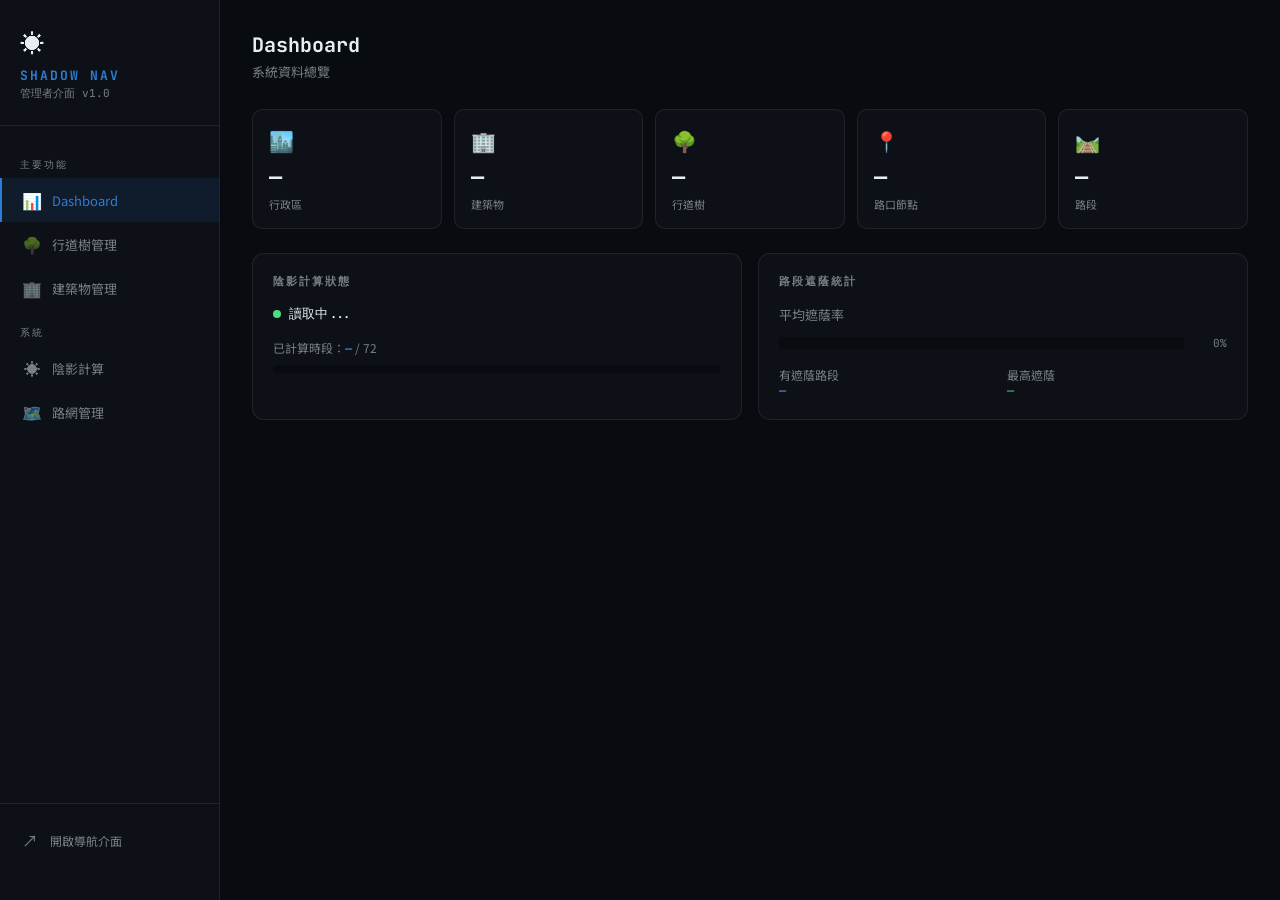
==== admin.html @ 9eca9ef5 "Add files via upload" ====
<!DOCTYPE html>
<html lang="zh-TW">
<head>
    <meta charset="UTF-8">
    <meta name="viewport" content="width=device-width, initial-scale=1.0">
    <title>陰影導航 — 管理者介面</title>
    <link href="https://fonts.googleapis.com/css2?family=JetBrains+Mono:wght@400;700&family=Noto+Sans+TC:wght@400;500;700&display=swap" rel="stylesheet">
    <style>
        :root {
            --bg: #080c10;
            --bg-card: #0d1117;
            --bg-hover: #161b22;
            --border: rgba(255,255,255,0.08);
            --accent: #2d7dd2;
            --accent2: #22c55e;
            --warn: #f59e0b;
            --danger: #ef4444;
            --text: #e6edf3;
            --text-dim: rgba(230,237,243,0.5);
            --mono: 'JetBrains Mono', monospace;
            --sans: 'Noto Sans TC', sans-serif;
        }

        * { margin: 0; padding: 0; box-sizing: border-box; }

        body {
            background: var(--bg);
            color: var(--text);
            font-family: var(--sans);
            min-height: 100vh;
            display: flex;
        }

        /* ── Sidebar ── */
        .sidebar {
            width: 220px;
            flex-shrink: 0;
            background: var(--bg-card);
            border-right: 1px solid var(--border);
            display: flex;
            flex-direction: column;
            padding: 24px 0;
            position: fixed;
            top: 0; left: 0; bottom: 0;
            z-index: 100;
        }

        .sidebar-logo {
            padding: 0 20px 24px;
            border-bottom: 1px solid var(--border);
            margin-bottom: 16px;
        }

        .sidebar-logo .logo-icon { font-size: 24px; }
        .sidebar-logo .logo-title {
            font-family: var(--mono);
            font-size: 13px;
            font-weight: 700;
            color: var(--accent);
            letter-spacing: 2px;
            text-transform: uppercase;
            margin-top: 8px;
        }
        .sidebar-logo .logo-sub {
            font-size: 11px;
            color: var(--text-dim);
            margin-top: 2px;
            font-family: var(--mono);
        }

        .nav-item {
            display: flex;
            align-items: center;
            gap: 10px;
            padding: 10px 20px;
            cursor: pointer;
            font-size: 13px;
            color: var(--text-dim);
            transition: all 0.15s;
            border-left: 2px solid transparent;
        }

        .nav-item:hover {
            background: var(--bg-hover);
            color: var(--text);
        }

        .nav-item.active {
            background: rgba(45,125,210,0.1);
            color: var(--accent);
            border-left-color: var(--accent);
        }

        .nav-icon { font-size: 16px; width: 20px; text-align: center; }

        .nav-section {
            font-size: 10px;
            font-family: var(--mono);
            color: var(--text-dim);
            letter-spacing: 2px;
            text-transform: uppercase;
            padding: 16px 20px 6px;
        }

        /* ── Main ── */
        .main {
            margin-left: 220px;
            flex: 1;
            padding: 32px;
            min-height: 100vh;
        }

        .page { display: none; }
        .page.active { display: block; }

        .page-title {
            font-family: var(--mono);
            font-size: 20px;
            font-weight: 700;
            margin-bottom: 4px;
        }

        .page-sub {
            font-size: 13px;
            color: var(--text-dim);
            margin-bottom: 28px;
        }

        /* ── Cards ── */
        .card {
            background: var(--bg-card);
            border: 1px solid var(--border);
            border-radius: 12px;
            padding: 20px;
        }

        .card-title {
            font-family: var(--mono);
            font-size: 11px;
            font-weight: 700;
            color: var(--text-dim);
            letter-spacing: 2px;
            text-transform: uppercase;
            margin-bottom: 16px;
        }

        /* ── Stats Grid ── */
        .stats-grid {
            display: grid;
            grid-template-columns: repeat(5, 1fr);
            gap: 12px;
            margin-bottom: 24px;
        }

        .stat-card {
            background: var(--bg-card);
            border: 1px solid var(--border);
            border-radius: 10px;
            padding: 16px;
            transition: border-color 0.2s;
        }

        .stat-card:hover { border-color: var(--accent); }

        .stat-icon { font-size: 20px; margin-bottom: 8px; }

        .stat-value {
            font-family: var(--mono);
            font-size: 22px;
            font-weight: 700;
            color: var(--text);
            margin-bottom: 4px;
        }

        .stat-label {
            font-size: 11px;
            color: var(--text-dim);
        }

        /* ── Table ── */
        .table-wrap {
            overflow-x: auto;
            border-radius: 10px;
            border: 1px solid var(--border);
        }

        table {
            width: 100%;
            border-collapse: collapse;
            font-size: 13px;
        }

        thead tr {
            background: var(--bg-hover);
        }

        th {
            padding: 10px 14px;
            text-align: left;
            font-family: var(--mono);
            font-size: 10px;
            font-weight: 700;
            color: var(--text-dim);
            letter-spacing: 1px;
            text-transform: uppercase;
            border-bottom: 1px solid var(--border);
        }

        td {
            padding: 10px 14px;
            border-bottom: 1px solid var(--border);
            color: var(--text);
        }

        tr:last-child td { border-bottom: none; }

        tr:hover td { background: var(--bg-hover); }

        /* ── Badges ── */
        .badge {
            display: inline-block;
            padding: 2px 8px;
            border-radius: 4px;
            font-size: 11px;
            font-family: var(--mono);
            font-weight: 700;
        }

        .badge-blue { background: rgba(45,125,210,0.2); color: #60a5fa; }
        .badge-green { background: rgba(34,197,94,0.2); color: #4ade80; }
        .badge-red { background: rgba(239,68,68,0.2); color: #f87171; }
        .badge-yellow { background: rgba(245,158,11,0.2); color: #fbbf24; }

        /* ── Buttons ── */
        .btn {
            display: inline-flex;
            align-items: center;
            gap: 6px;
            padding: 8px 16px;
            border-radius: 8px;
            border: none;
            font-size: 13px;
            font-family: var(--sans);
            cursor: pointer;
            transition: all 0.15s;
        }

        .btn-primary {
            background: var(--accent);
            color: white;
        }
        .btn-primary:hover { background: #2563eb; }

        .btn-success {
            background: rgba(34,197,94,0.15);
            color: #4ade80;
            border: 1px solid rgba(34,197,94,0.3);
        }
        .btn-success:hover { background: rgba(34,197,94,0.25); }

        .btn-danger {
            background: rgba(239,68,68,0.15);
            color: #f87171;
            border: 1px solid rgba(239,68,68,0.3);
        }
        .btn-danger:hover { background: rgba(239,68,68,0.25); }

        .btn-ghost {
            background: var(--bg-hover);
            color: var(--text-dim);
            border: 1px solid var(--border);
        }
        .btn-ghost:hover { color: var(--text); }

        /* ── Form ── */
        .form-grid {
            display: grid;
            grid-template-columns: repeat(2, 1fr);
            gap: 16px;
            margin-bottom: 20px;
        }

        .form-group { display: flex; flex-direction: column; gap: 6px; }

        label {
            font-size: 11px;
            font-family: var(--mono);
            color: var(--text-dim);
            letter-spacing: 1px;
            text-transform: uppercase;
        }

        input, select, textarea {
            background: var(--bg);
            border: 1px solid var(--border);
            border-radius: 8px;
            padding: 8px 12px;
            color: var(--text);
            font-size: 13px;
            font-family: var(--sans);
            outline: none;
            transition: border-color 0.15s;
        }

        input:focus, select:focus, textarea:focus {
            border-color: var(--accent);
        }

        select option { background: var(--bg-card); }

        /* ── Progress ── */
        .progress-wrap {
            background: var(--bg);
            border-radius: 4px;
            height: 8px;
            overflow: hidden;
            margin-top: 8px;
        }

        .progress-bar {
            height: 100%;
            border-radius: 4px;
            background: linear-gradient(90deg, var(--accent), #22c55e);
            transition: width 0.5s;
        }

        /* ── Log ── */
        .log-box {
            background: var(--bg);
            border: 1px solid var(--border);
            border-radius: 8px;
            padding: 16px;
            font-family: var(--mono);
            font-size: 12px;
            color: #4ade80;
            max-height: 300px;
            overflow-y: auto;
            line-height: 1.6;
        }

        /* ── Modal ── */
        .modal-overlay {
            display: none;
            position: fixed;
            inset: 0;
            background: rgba(0,0,0,0.7);
            backdrop-filter: blur(4px);
            z-index: 200;
            align-items: center;
            justify-content: center;
        }

        .modal-overlay.show { display: flex; }

        .modal {
            background: var(--bg-card);
            border: 1px solid var(--border);
            border-radius: 16px;
            padding: 28px;
            width: 480px;
            max-width: 90vw;
        }

        .modal-title {
            font-family: var(--mono);
            font-size: 16px;
            font-weight: 700;
            margin-bottom: 20px;
        }

        .modal-footer {
            display: flex;
            justify-content: flex-end;
            gap: 8px;
            margin-top: 20px;
        }

        /* ── Toolbar ── */
        .toolbar {
            display: flex;
            justify-content: space-between;
            align-items: center;
            margin-bottom: 16px;
            gap: 12px;
        }

        .search-box {
            display: flex;
            align-items: center;
            gap: 8px;
            background: var(--bg-card);
            border: 1px solid var(--border);
            border-radius: 8px;
            padding: 6px 12px;
            flex: 1;
            max-width: 300px;
        }

        .search-box input {
            background: none;
            border: none;
            padding: 0;
            font-size: 13px;
            flex: 1;
        }

        /* ── Connectivity ── */
        .connectivity-grid {
            display: grid;
            grid-template-columns: repeat(3, 1fr);
            gap: 12px;
            margin-bottom: 20px;
        }

        .connectivity-card {
            background: var(--bg);
            border: 1px solid var(--border);
            border-radius: 10px;
            padding: 16px;
            text-align: center;
        }

        .connectivity-number {
            font-family: var(--mono);
            font-size: 28px;
            font-weight: 700;
            margin-bottom: 4px;
        }

        /* ── Shade Bar ── */
        .shade-bar {
            display: flex;
            align-items: center;
            gap: 8px;
        }

        .shade-bar-track {
            flex: 1;
            height: 6px;
            background: var(--bg);
            border-radius: 3px;
            overflow: hidden;
        }

        .shade-bar-fill {
            height: 100%;
            border-radius: 3px;
        }

        .shade-text {
            font-family: var(--mono);
            font-size: 11px;
            color: var(--text-dim);
            width: 35px;
            text-align: right;
        }

        /* ── Responsive ── */
        @media (max-width: 1200px) {
            .stats-grid { grid-template-columns: repeat(3, 1fr); }
        }

        .divider {
            height: 1px;
            background: var(--border);
            margin: 20px 0;
        }

        .flex { display: flex; }
        .gap-8 { gap: 8px; }
        .gap-12 { gap: 12px; }
        .items-center { align-items: center; }
        .justify-between { justify-content: space-between; }
        .mb-16 { margin-bottom: 16px; }
        .mb-24 { margin-bottom: 24px; }
        .text-green { color: #4ade80; }
        .text-red { color: #f87171; }
        .text-yellow { color: #fbbf24; }
        .text-blue { color: #60a5fa; }
        .text-dim { color: var(--text-dim); }
        .mono { font-family: var(--mono); }
    </style>
</head>
<body>

<!-- Sidebar -->
<nav class="sidebar">
    <div class="sidebar-logo">
        <div class="logo-icon">☀️</div>
        <div class="logo-title">Shadow Nav</div>
        <div class="logo-sub">管理者介面 v1.0</div>
    </div>

    <div class="nav-section">主要功能</div>
    <div class="nav-item active" onclick="showPage('dashboard')">
        <span class="nav-icon">📊</span> Dashboard
    </div>
    <div class="nav-item" onclick="showPage('trees')">
        <span class="nav-icon">🌳</span> 行道樹管理
    </div>
    <div class="nav-item" onclick="showPage('buildings')">
        <span class="nav-icon">🏢</span> 建築物管理
    </div>

    <div class="nav-section">系統</div>
    <div class="nav-item" onclick="showPage('shadows')">
        <span class="nav-icon">☀️</span> 陰影計算
    </div>
    <div class="nav-item" onclick="showPage('network')">
        <span class="nav-icon">🗺️</span> 路網管理
    </div>

    <div style="margin-top: auto; padding: 16px 20px; border-top: 1px solid var(--border);">
        <a href="http://localhost:8080" target="_blank" style="text-decoration:none;">
            <div class="nav-item" style="padding: 8px 0; border-left: none;">
                <span class="nav-icon">↗️</span>
                <span style="font-size:12px;">開啟導航介面</span>
            </div>
        </a>
    </div>
</nav>

<!-- Main -->
<main class="main">

    <!-- ── Dashboard ── -->
    <div id="page-dashboard" class="page active">
        <div class="page-title">Dashboard</div>
        <div class="page-sub">系統資料總覽</div>

        <div class="stats-grid" id="statsGrid">
            <div class="stat-card">
                <div class="stat-icon">🏙️</div>
                <div class="stat-value" id="stat-regions">—</div>
                <div class="stat-label">行政區</div>
            </div>
            <div class="stat-card">
                <div class="stat-icon">🏢</div>
                <div class="stat-value" id="stat-buildings">—</div>
                <div class="stat-label">建築物</div>
            </div>
            <div class="stat-card">
                <div class="stat-icon">🌳</div>
                <div class="stat-value" id="stat-trees">—</div>
                <div class="stat-label">行道樹</div>
            </div>
            <div class="stat-card">
                <div class="stat-icon">📍</div>
                <div class="stat-value" id="stat-nodes">—</div>
                <div class="stat-label">路口節點</div>
            </div>
            <div class="stat-card">
                <div class="stat-icon">🛤️</div>
                <div class="stat-value" id="stat-edges">—</div>
                <div class="stat-label">路段</div>
            </div>
        </div>

        <div style="display:grid; grid-template-columns: 1fr 1fr; gap: 16px;">
            <div class="card">
                <div class="card-title">陰影計算狀態</div>
                <div id="shadowStatus">
                    <div class="flex items-center gap-8 mb-16">
                        <span id="shadowDot" style="width:8px;height:8px;border-radius:50%;background:#4ade80;"></span>
                        <span id="shadowStatusText" class="mono" style="font-size:13px;">讀取中...</span>
                    </div>
                    <div style="font-size:12px; color:var(--text-dim); margin-bottom:8px;">
                        已計算時段：<span class="mono text-blue" id="shadowCount">—</span> / 72
                    </div>
                    <div class="progress-wrap">
                        <div class="progress-bar" id="shadowProgress" style="width:0%"></div>
                    </div>
                </div>
            </div>

            <div class="card">
                <div class="card-title">路段遮蔭統計</div>
                <div style="font-size:13px; color:var(--text-dim); margin-bottom:12px;">平均遮蔭率</div>
                <div class="shade-bar mb-16">
                    <div class="shade-bar-track" style="height:12px;">
                        <div class="shade-bar-fill" id="avgShadeBar"
                             style="width:0%; background:linear-gradient(90deg,#8b1a1a,#2d7dd2)">
                        </div>
                    </div>
                    <div class="shade-text" id="avgShadeText">0%</div>
                </div>
                <div style="display:grid; grid-template-columns:1fr 1fr; gap:8px; font-size:12px;">
                    <div>
                        <div class="text-dim">有遮蔭路段</div>
                        <div class="mono text-blue" id="shadedEdges">—</div>
                    </div>
                    <div>
                        <div class="text-dim">最高遮蔭</div>
                        <div class="mono text-green" id="maxShade">—</div>
                    </div>
                </div>
            </div>
        </div>
    </div>

    <!-- ── Trees ── -->
    <div id="page-trees" class="page">
        <div class="page-title">行道樹管理</div>
        <div class="page-sub">新增、編輯、刪除行道樹資料</div>

        <div class="toolbar">
            <div class="search-box">
                <span>🔍</span>
                <input type="text" placeholder="搜尋樹木 ID 或行政區..." id="treeSearch" oninput="searchTrees()">
            </div>
            <div class="flex gap-8">
                <select id="treeDistFilter" onchange="loadTrees()" style="font-size:13px;">
                    <option value="">全部行政區</option>
                    <option>中正區</option><option>大同區</option><option>中山區</option>
                    <option>松山區</option><option>大安區</option><option>萬華區</option>
                    <option>信義區</option><option>士林區</option><option>北投區</option>
                    <option>內湖區</option><option>南港區</option><option>文山區</option>
                </select>
                <button class="btn btn-primary" onclick="showAddTree()">＋ 新增樹木</button>
            </div>
        </div>

        <div class="table-wrap">
            <table>
                <thead>
                    <tr>
                        <th>樹木 ID</th>
                        <th>行政區</th>
                        <th>緯度</th>
                        <th>經度</th>
                        <th>樹高 (m)</th>
                        <th>樹冠半徑 (m)</th>
                        <th>安全島</th>
                        <th>操作</th>
                    </tr>
                </thead>
                <tbody id="treeTableBody">
                    <tr><td colspan="8" style="text-align:center;color:var(--text-dim);padding:40px;">讀取中...</td></tr>
                </tbody>
            </table>
        </div>

        <div class="flex items-center justify-between" style="margin-top:12px;">
            <div style="font-size:12px; color:var(--text-dim);" id="treePagination">—</div>
            <div class="flex gap-8">
                <button class="btn btn-ghost" onclick="prevPage('tree')">← 上一頁</button>
                <button class="btn btn-ghost" onclick="nextPage('tree')">下一頁 →</button>
            </div>
        </div>
    </div>

    <!-- ── Buildings ── -->
    <div id="page-buildings" class="page">
        <div class="page-title">建築物管理</div>
        <div class="page-sub">新增、編輯、刪除建築物資料</div>

        <div class="toolbar">
            <div class="search-box">
                <span>🔍</span>
                <input type="text" placeholder="搜尋建築物 ID..." id="buildingSearch" oninput="searchBuildings()">
            </div>
            <div class="flex gap-8">
                <select id="buildingDistFilter" onchange="loadBuildings()" style="font-size:13px;">
                    <option value="">全部行政區</option>
                    <option>中正區</option><option>大同區</option><option>中山區</option>
                    <option>松山區</option><option>大安區</option><option>萬華區</option>
                    <option>信義區</option><option>士林區</option><option>北投區</option>
                    <option>內湖區</option><option>南港區</option><option>文山區</option>
                </select>
                <button class="btn btn-primary" onclick="showAddBuilding()">＋ 新增建築物</button>
            </div>
        </div>

        <div class="table-wrap">
            <table>
                <thead>
                    <tr>
                        <th>建築物 ID</th>
                        <th>行政區</th>
                        <th>高度 (m)</th>
                        <th>狀態</th>
                        <th>操作</th>
                    </tr>
                </thead>
                <tbody id="buildingTableBody">
                    <tr><td colspan="5" style="text-align:center;color:var(--text-dim);padding:40px;">讀取中...</td></tr>
                </tbody>
            </table>
        </div>

        <div class="flex items-center justify-between" style="margin-top:12px;">
            <div style="font-size:12px; color:var(--text-dim);" id="buildingPagination">—</div>
            <div class="flex gap-8">
                <button class="btn btn-ghost" onclick="prevPage('building')">← 上一頁</button>
                <button class="btn btn-ghost" onclick="nextPage('building')">下一頁 →</button>
            </div>
        </div>
    </div>

    <!-- ── Shadows ── -->
    <div id="page-shadows" class="page">
        <div class="page-title">陰影計算</div>
        <div class="page-sub">觸發陰影計算、查看進度</div>

        <div style="display:grid; grid-template-columns: 1fr 1fr; gap:16px; margin-bottom:20px;">
            <div class="card">
                <div class="card-title">計算設定</div>
                <div class="form-group mb-16">
                    <label>計算模式</label>
                    <select id="shadowMode">
                        <option value="full">完整計算（8節氣 × 9小時 = 72時段）</option>
                        <option value="today">今日計算（9-17時）</option>
                        <option value="single">單一節氣</option>
                    </select>
                </div>
                <div class="form-group mb-16" id="singleDateGroup" style="display:none;">
                    <label>選擇節氣</label>
                    <select id="singleTerm">
                        <option value="2026-03-20">春分（03-20）</option>
                        <option value="2026-04-05">清明（04-05）</option>
                        <option value="2026-04-20">穀雨（04-20）</option>
                        <option value="2026-06-21">夏至（06-21）</option>
                        <option value="2026-07-23">大暑（07-23）</option>
                        <option value="2026-09-23">秋分（09-23）</option>
                        <option value="2026-10-23">霜降（10-23）</option>
                        <option value="2026-12-22">冬至（12-22）</option>
                    </select>
                </div>
                <button class="btn btn-success" onclick="triggerShadowCalc()" style="width:100%;">
                    ▶ 開始計算陰影
                </button>
                <div style="font-size:11px; color:var(--text-dim); margin-top:8px;">
                    ⚠️ 完整計算需要 15-30 分鐘
                </div>
            </div>

            <div class="card">
                <div class="card-title">計算進度</div>
                <div class="flex items-center gap-8 mb-16">
                    <div id="calcStatusDot" style="width:8px;height:8px;border-radius:50%;background:#4ade80;"></div>
                    <span id="calcStatusText" class="mono" style="font-size:13px;">閒置</span>
                </div>
                <div style="font-size:12px; color:var(--text-dim); margin-bottom:6px;">
                    進度：<span class="mono" id="calcProgress">0 / 72</span>
                </div>
                <div class="progress-wrap mb-16">
                    <div class="progress-bar" id="calcProgressBar" style="width:0%"></div>
                </div>
                <div style="font-size:12px; color:var(--text-dim);">
                    已儲存陰影：<span class="mono text-blue" id="savedShadows">—</span> 個時段
                </div>
            </div>
        </div>

        <div class="card">
            <div class="card-title">執行記錄</div>
            <div class="log-box" id="shadowLog">
                $ 等待執行...
            </div>
        </div>

        <div class="divider"></div>

        <div class="card">
            <div class="card-title">節氣陰影狀態</div>
            <div id="termStatus" style="display:grid; grid-template-columns: repeat(4,1fr); gap:8px;">
            </div>
        </div>
    </div>

    <!-- ── Network ── -->
    <div id="page-network" class="page">
        <div class="page-title">路網管理</div>
        <div class="page-sub">檢查路網連通性、查看節點和路段統計</div>

        <div class="connectivity-grid">
            <div class="connectivity-card">
                <div class="connectivity-number text-blue" id="net-nodes">—</div>
                <div style="font-size:12px; color:var(--text-dim);">路口節點</div>
            </div>
            <div class="connectivity-card">
                <div class="connectivity-number text-green" id="net-edges">—</div>
                <div style="font-size:12px; color:var(--text-dim);">路段數</div>
            </div>
            <div class="connectivity-card">
                <div class="connectivity-number" id="net-components" style="color:#fbbf24;">—</div>
                <div style="font-size:12px; color:var(--text-dim);">連通元件數</div>
            </div>
        </div>

        <div style="display:grid; grid-template-columns:1fr 1fr; gap:16px; margin-bottom:20px;">
            <div class="card">
                <div class="card-title">連通性檢查</div>
                <div style="font-size:13px; color:var(--text-dim); margin-bottom:16px;">
                    檢查路網是否完整連通（理想狀況：1 個連通元件）
                </div>
                <button class="btn btn-primary" onclick="checkConnectivity()" style="width:100%;">
                    🔍 執行連通性檢查
                </button>
                <div id="connectivityResult" style="margin-top:12px; font-size:13px;"></div>
            </div>

            <div class="card">
                <div class="card-title">路段遮蔭分布</div>
                <div id="shadeDistribution" style="font-size:13px; color:var(--text-dim);">
                    讀取中...
                </div>
            </div>
        </div>

        <div class="card">
            <div class="card-title">行政區路網統計</div>
            <div class="table-wrap">
                <table>
                    <thead>
                        <tr>
                            <th>行政區</th>
                            <th>節點數</th>
                            <th>路段數</th>
                            <th>平均遮蔭率</th>
                        </tr>
                    </thead>
                    <tbody id="districtNetworkBody">
                        <tr><td colspan="4" style="text-align:center;color:var(--text-dim);padding:40px;">讀取中...</td></tr>
                    </tbody>
                </table>
            </div>
        </div>
    </div>

</main>

<!-- ── Modal: 新增樹木 ── -->
<div class="modal-overlay" id="addTreeModal">
    <div class="modal">
        <div class="modal-title">🌳 新增樹木</div>
        <div class="form-grid">
            <div class="form-group">
                <label>樹木 ID</label>
                <input type="text" id="newTreeId" placeholder="例：TREE_99999">
            </div>
            <div class="form-group">
                <label>行政區</label>
                <select id="newTreeDist">
                    <option>中正區</option><option>大同區</option><option>中山區</option>
                    <option>松山區</option><option>大安區</option><option>萬華區</option>
                    <option>信義區</option><option>士林區</option><option>北投區</option>
                    <option>內湖區</option><option>南港區</option><option>文山區</option>
                </select>
            </div>
            <div class="form-group">
                <label>緯度</label>
                <input type="number" id="newTreeLat" placeholder="25.0330" step="0.0001">
            </div>
            <div class="form-group">
                <label>經度</label>
                <input type="number" id="newTreeLng" placeholder="121.5654" step="0.0001">
            </div>
            <div class="form-group">
                <label>樹高 (公尺)</label>
                <input type="number" id="newTreeHeight" placeholder="8.0" step="0.1" min="0">
            </div>
            <div class="form-group">
                <label>安全島</label>
                <select id="newTreeIsland">
                    <option value="false">否</option>
                    <option value="true">是</option>
                </select>
            </div>
        </div>
        <div class="modal-footer">
            <button class="btn btn-ghost" onclick="closeModal('addTreeModal')">取消</button>
            <button class="btn btn-primary" onclick="addTree()">新增</button>
        </div>
    </div>
</div>

<!-- ── Modal: 新增建築物 ── -->
<div class="modal-overlay" id="addBuildingModal">
    <div class="modal">
        <div class="modal-title">🏢 新增建築物</div>
        <div class="form-grid">
            <div class="form-group">
                <label>建築物 ID</label>
                <input type="text" id="newBuildingId" placeholder="例：OSM_999999">
            </div>
            <div class="form-group">
                <label>行政區</label>
                <select id="newBuildingDist">
                    <option>中正區</option><option>大同區</option><option>中山區</option>
                    <option>松山區</option><option>大安區</option><option>萬華區</option>
                    <option>信義區</option><option>士林區</option><option>北投區</option>
                    <option>內湖區</option><option>南港區</option><option>文山區</option>
                </select>
            </div>
            <div class="form-group" style="grid-column: 1/-1;">
                <label>建築物輪廓（WKT 格式）</label>
                <textarea id="newBuildingWkt" rows="3"
                    placeholder="POLYGON((121.54 25.03, 121.541 25.03, 121.541 25.031, 121.54 25.031, 121.54 25.03))"></textarea>
            </div>
            <div class="form-group">
                <label>建築高度 (公尺)</label>
                <input type="number" id="newBuildingHeight" placeholder="30.0" step="0.5" min="0">
            </div>
        </div>
        <div class="modal-footer">
            <button class="btn btn-ghost" onclick="closeModal('addBuildingModal')">取消</button>
            <button class="btn btn-primary" onclick="addBuilding()">新增</button>
        </div>
    </div>
</div>

<script>
const API = 'http://localhost:5000';
let treePage = 1, buildingPage = 1;
const PAGE_SIZE = 20;

// ── 頁面切換 ──
function showPage(name) {
    document.querySelectorAll('.page').forEach(p => p.classList.remove('active'));
    document.querySelectorAll('.nav-item').forEach(n => n.classList.remove('active'));
    document.getElementById(`page-${name}`).classList.add('active');
    event.currentTarget.classList.add('active');

    if (name === 'dashboard') loadDashboard();
    else if (name === 'trees') loadTrees();
    else if (name === 'buildings') loadBuildings();
    else if (name === 'shadows') loadShadowStatus();
    else if (name === 'network') loadNetwork();
}

// ── Dashboard ──
async function loadDashboard() {
    try {
        const res = await fetch(`${API}/api/stats`);
        const data = await res.json();
        const d = data.data;
        document.getElementById('stat-regions').textContent = d.regions?.toLocaleString() || '—';
        document.getElementById('stat-buildings').textContent = d.buildings?.toLocaleString() || '—';
        document.getElementById('stat-trees').textContent = d.trees?.toLocaleString() || '—';
        document.getElementById('stat-nodes').textContent = d.nodes?.toLocaleString() || '—';
        document.getElementById('stat-edges').textContent = d.edges?.toLocaleString() || '—';
    } catch (e) {
        console.error(e);
    }

    try {
        const res = await fetch(`${API}/api/admin/shade-stats`);
        const data = await res.json();
        if (data.status === 'success') {
            const s = data.data;
            const pct = Math.round((s.avg_shade || 0) * 100);
            document.getElementById('avgShadeBar').style.width = pct + '%';
            document.getElementById('avgShadeText').textContent = pct + '%';
            document.getElementById('shadedEdges').textContent = (s.shaded_edges || 0).toLocaleString();
            document.getElementById('maxShade').textContent = Math.round((s.max_shade || 0) * 100) + '%';
            document.getElementById('shadowCount').textContent = s.shadow_count || 0;
            const prog = Math.round(((s.shadow_count || 0) / 72) * 100);
            document.getElementById('shadowProgress').style.width = prog + '%';
            document.getElementById('shadowStatusText').textContent = s.shadow_count > 0 ? `已計算 ${prog}%` : '尚未計算';
        }
    } catch {}
}

// ── Trees ──
async function loadTrees() {
    const dist = document.getElementById('treeDistFilter').value;
    const search = document.getElementById('treeSearch')?.value || '';
    const offset = (treePage - 1) * PAGE_SIZE;

    try {
        const params = new URLSearchParams({ limit: PAGE_SIZE, offset, dist, search });
        const res = await fetch(`${API}/api/admin/trees?${params}`);
        const data = await res.json();

        if (data.status !== 'success') return;
        const trees = data.data;
        const total = data.total;

        const tbody = document.getElementById('treeTableBody');
        if (!trees.length) {
            tbody.innerHTML = '<tr><td colspan="8" style="text-align:center;color:var(--text-dim);padding:40px;">沒有資料</td></tr>';
            return;
        }

        tbody.innerHTML = trees.map(t => `
            <tr>
                <td class="mono" style="font-size:12px;">${t.t_id}</td>
                <td><span class="badge badge-blue">${t.t_dist || '—'}</span></td>
                <td class="mono">${t.lat?.toFixed(5) || '—'}</td>
                <td class="mono">${t.lng?.toFixed(5) || '—'}</td>
                <td class="mono">${t.t_height?.toFixed(1) || '—'}</td>
                <td class="mono">${t.canopy_radius?.toFixed(2) || '—'}</td>
                <td>${t.traffic_island ? '<span class="badge badge-yellow">是</span>' : '<span class="badge badge-green">否</span>'}</td>
                <td>
                    <div class="flex gap-8">
                        <button class="btn btn-ghost" style="padding:4px 10px;font-size:11px;" onclick="editTree('${t.t_id}')">編輯</button>
                        <button class="btn btn-danger" style="padding:4px 10px;font-size:11px;" onclick="deleteTree('${t.t_id}')">刪除</button>
                    </div>
                </td>
            </tr>
        `).join('');

        document.getElementById('treePagination').textContent =
            `第 ${offset+1}-${Math.min(offset+PAGE_SIZE, total)} 筆，共 ${total.toLocaleString()} 筆`;

    } catch (e) {
        document.getElementById('treeTableBody').innerHTML =
            '<tr><td colspan="8" style="text-align:center;color:#f87171;padding:40px;">無法連線到後端</td></tr>';
    }
}

function searchTrees() {
    treePage = 1;
    loadTrees();
}

function prevPage(type) {
    if (type === 'tree' && treePage > 1) { treePage--; loadTrees(); }
    if (type === 'building' && buildingPage > 1) { buildingPage--; loadBuildings(); }
}

function nextPage(type) {
    if (type === 'tree') { treePage++; loadTrees(); }
    if (type === 'building') { buildingPage++; loadBuildings(); }
}

// ── Buildings ──
async function loadBuildings() {
    const dist = document.getElementById('buildingDistFilter').value;
    const search = document.getElementById('buildingSearch')?.value || '';
    const offset = (buildingPage - 1) * PAGE_SIZE;

    try {
        const params = new URLSearchParams({ limit: PAGE_SIZE, offset, dist, search });
        const res = await fetch(`${API}/api/admin/buildings?${params}`);
        const data = await res.json();

        if (data.status !== 'success') return;
        const buildings = data.data;
        const total = data.total;

        const tbody = document.getElementById('buildingTableBody');
        if (!buildings.length) {
            tbody.innerHTML = '<tr><td colspan="5" style="text-align:center;color:var(--text-dim);padding:40px;">沒有資料</td></tr>';
            return;
        }

        tbody.innerHTML = buildings.map(b => `
            <tr>
                <td class="mono" style="font-size:12px;">${b.b_id}</td>
                <td><span class="badge badge-blue">${b.b_dist || '未知'}</span></td>
                <td class="mono">${b.b_height?.toFixed(1) || '—'} m</td>
                <td><span class="badge badge-green">正常</span></td>
                <td>
                    <div class="flex gap-8">
                        <button class="btn btn-ghost" style="padding:4px 10px;font-size:11px;" onclick="editBuilding('${b.b_id}', ${b.b_height})">編輯</button>
                        <button class="btn btn-danger" style="padding:4px 10px;font-size:11px;" onclick="deleteBuilding('${b.b_id}')">刪除</button>
                    </div>
                </td>
            </tr>
        `).join('');

        document.getElementById('buildingPagination').textContent =
            `第 ${offset+1}-${Math.min(offset+PAGE_SIZE, total)} 筆，共 ${total.toLocaleString()} 筆`;

    } catch (e) {
        document.getElementById('buildingTableBody').innerHTML =
            '<tr><td colspan="5" style="text-align:center;color:#f87171;padding:40px;">無法連線到後端</td></tr>';
    }
}

function searchBuildings() {
    buildingPage = 1;
    loadBuildings();
}

// ── Shadow ──
function loadShadowStatus() {
    const terms = [
        ['春分','2026-03-20'],['清明','2026-04-05'],['穀雨','2026-04-20'],
        ['夏至','2026-06-21'],['大暑','2026-07-23'],['秋分','2026-09-23'],
        ['霜降','2026-10-23'],['冬至','2026-12-22']
    ];

    const container = document.getElementById('termStatus');
    container.innerHTML = terms.map(([name, date]) => `
        <div style="background:var(--bg);border:1px solid var(--border);border-radius:8px;padding:12px;text-align:center;">
            <div style="font-size:14px;margin-bottom:4px;">${name}</div>
            <div class="mono" style="font-size:11px;color:var(--text-dim);">${date}</div>
            <div class="badge badge-yellow" style="margin-top:8px;" id="term-${date}">未計算</div>
        </div>
    `).join('');

    fetch(`${API}/api/admin/shadow-status`).then(r => r.json()).then(data => {
        if (data.status === 'success') {
            document.getElementById('savedShadows').textContent = data.data.count;
            data.data.dates?.forEach(date => {
                const el = document.getElementById(`term-${date}`);
                if (el) {
                    el.className = 'badge badge-green';
                    el.textContent = '已計算';
                }
            });
        }
    }).catch(() => {});
}

function triggerShadowCalc() {
    const log = document.getElementById('shadowLog');
    log.textContent = '$ 開始執行陰影計算...\n$ 請在 CMD 執行：\n$ python compute_shadows.py\n\n$ 此頁面會自動更新進度...';
    document.getElementById('calcStatusText').textContent = '計算中...';
    document.getElementById('calcStatusDot').style.background = '#fbbf24';

    let count = 0;
    const interval = setInterval(async () => {
        try {
            const res = await fetch(`${API}/api/admin/shadow-status`);
            const data = await res.json();
            if (data.status === 'success') {
                count = data.data.count;
                const pct = Math.round((count / 72) * 100);
                document.getElementById('calcProgress').textContent = `${count} / 72`;
                document.getElementById('calcProgressBar').style.width = pct + '%';
                document.getElementById('savedShadows').textContent = count;
                log.textContent += `\n$ ${new Date().toLocaleTimeString()} 已完成 ${count}/72 個時段`;
                log.scrollTop = log.scrollHeight;

                if (count >= 72) {
                    clearInterval(interval);
                    document.getElementById('calcStatusText').textContent = '計算完成 ✅';
                    document.getElementById('calcStatusDot').style.background = '#4ade80';
                }
            }
        } catch {}
    }, 5000);
}

// ── Network ──
async function loadNetwork() {
    try {
        const res = await fetch(`${API}/api/stats`);
        const data = await res.json();
        document.getElementById('net-nodes').textContent = data.data.nodes?.toLocaleString() || '—';
        document.getElementById('net-edges').textContent = data.data.edges?.toLocaleString() || '—';
    } catch {}

    try {
        const res = await fetch(`${API}/api/admin/district-network`);
        const data = await res.json();
        if (data.status === 'success') {
            const tbody = document.getElementById('districtNetworkBody');
            tbody.innerHTML = data.data.map(d => {
                const shade = Math.round((d.avg_shade || 0) * 100);
                const color = shade > 50 ? '#2d7dd2' : shade > 25 ? '#f59e0b' : '#ef4444';
                return `
                    <tr>
                        <td>${d.dist}</td>
                        <td class="mono">${(d.node_count || 0).toLocaleString()}</td>
                        <td class="mono">${(d.edge_count || 0).toLocaleString()}</td>
                        <td>
                            <div class="shade-bar">
                                <div class="shade-bar-track">
                                    <div class="shade-bar-fill" style="width:${shade}%;background:${color};"></div>
                                </div>
                                <div class="shade-text">${shade}%</div>
                            </div>
                        </td>
                    </tr>
                `;
            }).join('');
        }
    } catch {}
}

async function checkConnectivity() {
    const btn = event.currentTarget;
    btn.textContent = '🔍 檢查中...';
    btn.disabled = true;

    try {
        const res = await fetch(`${API}/api/admin/connectivity`);
        const data = await res.json();
        const result = document.getElementById('connectivityResult');
        if (data.status === 'success') {
            const count = data.data.component_count;
            document.getElementById('net-components').textContent = count;
            if (count === 1) {
                result.innerHTML = '<span style="color:#4ade80;">✅ 路網完整連通！所有路口都可以到達。</span>';
            } else {
                result.innerHTML = `<span style="color:#f59e0b;">⚠️ 路網有 ${count} 個分離元件，可能有孤立路段。</span>`;
            }
        }
    } catch (e) {
        document.getElementById('connectivityResult').innerHTML =
            '<span style="color:#f87171;">❌ 無法執行檢查，請確認後端運作中。</span>';
    }

    btn.textContent = '🔍 執行連通性檢查';
    btn.disabled = false;
}

// ── CRUD ──
function showAddTree() { document.getElementById('addTreeModal').classList.add('show'); }
function showAddBuilding() { document.getElementById('addBuildingModal').classList.add('show'); }
function closeModal(id) { document.getElementById(id).classList.remove('show'); }

async function addTree() {
    const body = {
        t_id: document.getElementById('newTreeId').value,
        t_dist: document.getElementById('newTreeDist').value,
        lat: parseFloat(document.getElementById('newTreeLat').value),
        lng: parseFloat(document.getElementById('newTreeLng').value),
        t_height: parseFloat(document.getElementById('newTreeHeight').value),
        traffic_island: document.getElementById('newTreeIsland').value === 'true'
    };

    try {
        const res = await fetch(`${API}/api/admin/trees`, {
            method: 'POST',
            headers: { 'Content-Type': 'application/json' },
            body: JSON.stringify(body)
        });
        const data = await res.json();
        if (data.status === 'success') {
            closeModal('addTreeModal');
            loadTrees();
            alert('✅ 樹木新增成功！');
        } else {
            alert('❌ 新增失敗：' + data.message);
        }
    } catch (e) {
        alert('❌ 無法連線到後端');
    }
}

async function addBuilding() {
    const body = {
        b_id: document.getElementById('newBuildingId').value,
        b_dist: document.getElementById('newBuildingDist').value,
        footprint_wkt: document.getElementById('newBuildingWkt').value,
        b_height: parseFloat(document.getElementById('newBuildingHeight').value)
    };

    try {
        const res = await fetch(`${API}/api/admin/buildings`, {
            method: 'POST',
            headers: { 'Content-Type': 'application/json' },
            body: JSON.stringify(body)
        });
        const data = await res.json();
        if (data.status === 'success') {
            closeModal('addBuildingModal');
            loadBuildings();
            alert('✅ 建築物新增成功！');
        } else {
            alert('❌ 新增失敗：' + data.message);
        }
    } catch (e) {
        alert('❌ 無法連線到後端');
    }
}

async function deleteTree(tId) {
    if (!confirm(`確定要刪除樹木 ${tId}？`)) return;
    try {
        const res = await fetch(`${API}/api/admin/trees/${tId}`, { method: 'DELETE' });
        const data = await res.json();
        if (data.status === 'success') loadTrees();
        else alert('❌ 刪除失敗：' + data.message);
    } catch { alert('❌ 無法連線到後端'); }
}

async function deleteBuilding(bId) {
    if (!confirm(`確定要刪除建築物 ${bId}？`)) return;
    try {
        const res = await fetch(`${API}/api/admin/buildings/${encodeURIComponent(bId)}`, { method: 'DELETE' });
        const data = await res.json();
        if (data.status === 'success') loadBuildings();
        else alert('❌ 刪除失敗：' + data.message);
    } catch { alert('❌ 無法連線到後端'); }
}

function editTree(tId) { alert(`編輯功能開發中：${tId}`); }
function editBuilding(bId, height) { alert(`編輯功能開發中：${bId}`); }

document.getElementById('shadowMode').addEventListener('change', function() {
    document.getElementById('singleDateGroup').style.display =
        this.value === 'single' ? 'block' : 'none';
});

// 初始化
loadDashboard();
</script>
</body>
</html>
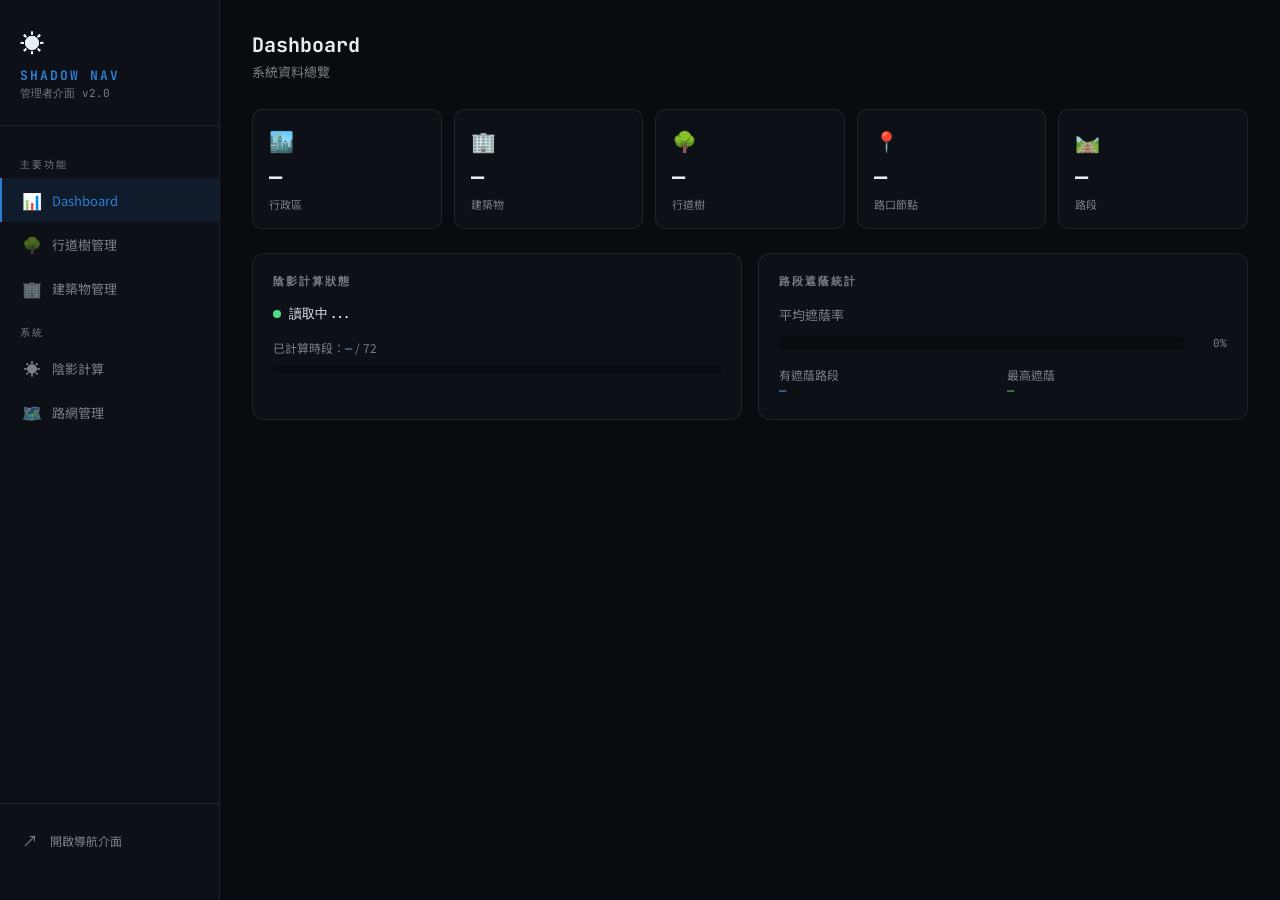
==== commit 29092266: "Update admin.html" ====
--- a/admin.html
+++ b/admin.html
@@ -80,11 +80,7 @@
             border-left: 2px solid transparent;
         }
 
-        .nav-item:hover {
-            background: var(--bg-hover);
-            color: var(--text);
-        }
-
+        .nav-item:hover { background: var(--bg-hover); color: var(--text); }
         .nav-item.active {
             background: rgba(45,125,210,0.1);
             color: var(--accent);
@@ -103,129 +99,46 @@
         }
 
         /* ── Main ── */
-        .main {
-            margin-left: 220px;
-            flex: 1;
-            padding: 32px;
-            min-height: 100vh;
-        }
-
+        .main { margin-left: 220px; flex: 1; padding: 32px; min-height: 100vh; }
         .page { display: none; }
         .page.active { display: block; }
 
-        .page-title {
-            font-family: var(--mono);
-            font-size: 20px;
-            font-weight: 700;
-            margin-bottom: 4px;
-        }
-
-        .page-sub {
-            font-size: 13px;
-            color: var(--text-dim);
-            margin-bottom: 28px;
-        }
+        .page-title { font-family: var(--mono); font-size: 20px; font-weight: 700; margin-bottom: 4px; }
+        .page-sub { font-size: 13px; color: var(--text-dim); margin-bottom: 28px; }
 
         /* ── Cards ── */
-        .card {
-            background: var(--bg-card);
-            border: 1px solid var(--border);
-            border-radius: 12px;
-            padding: 20px;
-        }
-
+        .card { background: var(--bg-card); border: 1px solid var(--border); border-radius: 12px; padding: 20px; }
         .card-title {
-            font-family: var(--mono);
-            font-size: 11px;
-            font-weight: 700;
-            color: var(--text-dim);
-            letter-spacing: 2px;
-            text-transform: uppercase;
-            margin-bottom: 16px;
+            font-family: var(--mono); font-size: 11px; font-weight: 700;
+            color: var(--text-dim); letter-spacing: 2px; text-transform: uppercase; margin-bottom: 16px;
         }
 
         /* ── Stats Grid ── */
-        .stats-grid {
-            display: grid;
-            grid-template-columns: repeat(5, 1fr);
-            gap: 12px;
-            margin-bottom: 24px;
-        }
-
+        .stats-grid { display: grid; grid-template-columns: repeat(5, 1fr); gap: 12px; margin-bottom: 24px; }
         .stat-card {
-            background: var(--bg-card);
-            border: 1px solid var(--border);
-            border-radius: 10px;
-            padding: 16px;
-            transition: border-color 0.2s;
-        }
-
+            background: var(--bg-card); border: 1px solid var(--border);
+            border-radius: 10px; padding: 16px; transition: border-color 0.2s;
+        }
         .stat-card:hover { border-color: var(--accent); }
-
         .stat-icon { font-size: 20px; margin-bottom: 8px; }
-
-        .stat-value {
-            font-family: var(--mono);
-            font-size: 22px;
-            font-weight: 700;
-            color: var(--text);
-            margin-bottom: 4px;
-        }
-
-        .stat-label {
-            font-size: 11px;
-            color: var(--text-dim);
-        }
+        .stat-value { font-family: var(--mono); font-size: 22px; font-weight: 700; color: var(--text); margin-bottom: 4px; }
+        .stat-label { font-size: 11px; color: var(--text-dim); }
 
         /* ── Table ── */
-        .table-wrap {
-            overflow-x: auto;
-            border-radius: 10px;
-            border: 1px solid var(--border);
-        }
-
-        table {
-            width: 100%;
-            border-collapse: collapse;
-            font-size: 13px;
-        }
-
-        thead tr {
-            background: var(--bg-hover);
-        }
-
+        .table-wrap { overflow-x: auto; border-radius: 10px; border: 1px solid var(--border); }
+        table { width: 100%; border-collapse: collapse; font-size: 13px; }
+        thead tr { background: var(--bg-hover); }
         th {
-            padding: 10px 14px;
-            text-align: left;
-            font-family: var(--mono);
-            font-size: 10px;
-            font-weight: 700;
-            color: var(--text-dim);
-            letter-spacing: 1px;
-            text-transform: uppercase;
-            border-bottom: 1px solid var(--border);
-        }
-
-        td {
-            padding: 10px 14px;
-            border-bottom: 1px solid var(--border);
-            color: var(--text);
-        }
-
+            padding: 10px 14px; text-align: left; font-family: var(--mono);
+            font-size: 10px; font-weight: 700; color: var(--text-dim);
+            letter-spacing: 1px; text-transform: uppercase; border-bottom: 1px solid var(--border);
+        }
+        td { padding: 10px 14px; border-bottom: 1px solid var(--border); color: var(--text); }
         tr:last-child td { border-bottom: none; }
-
         tr:hover td { background: var(--bg-hover); }
 
         /* ── Badges ── */
-        .badge {
-            display: inline-block;
-            padding: 2px 8px;
-            border-radius: 4px;
-            font-size: 11px;
-            font-family: var(--mono);
-            font-weight: 700;
-        }
-
+        .badge { display: inline-block; padding: 2px 8px; border-radius: 4px; font-size: 11px; font-family: var(--mono); font-weight: 700; }
         .badge-blue { background: rgba(45,125,210,0.2); color: #60a5fa; }
         .badge-green { background: rgba(34,197,94,0.2); color: #4ade80; }
         .badge-red { background: rgba(239,68,68,0.2); color: #f87171; }
@@ -233,239 +146,92 @@
 
         /* ── Buttons ── */
         .btn {
-            display: inline-flex;
-            align-items: center;
-            gap: 6px;
-            padding: 8px 16px;
-            border-radius: 8px;
-            border: none;
-            font-size: 13px;
-            font-family: var(--sans);
-            cursor: pointer;
-            transition: all 0.15s;
-        }
-
-        .btn-primary {
-            background: var(--accent);
-            color: white;
-        }
+            display: inline-flex; align-items: center; gap: 6px;
+            padding: 8px 16px; border-radius: 8px; border: none;
+            font-size: 13px; font-family: var(--sans); cursor: pointer; transition: all 0.15s;
+        }
+        .btn-primary { background: var(--accent); color: white; }
         .btn-primary:hover { background: #2563eb; }
-
-        .btn-success {
-            background: rgba(34,197,94,0.15);
-            color: #4ade80;
-            border: 1px solid rgba(34,197,94,0.3);
-        }
+        .btn-success { background: rgba(34,197,94,0.15); color: #4ade80; border: 1px solid rgba(34,197,94,0.3); }
         .btn-success:hover { background: rgba(34,197,94,0.25); }
-
-        .btn-danger {
-            background: rgba(239,68,68,0.15);
-            color: #f87171;
-            border: 1px solid rgba(239,68,68,0.3);
-        }
+        .btn-danger { background: rgba(239,68,68,0.15); color: #f87171; border: 1px solid rgba(239,68,68,0.3); }
         .btn-danger:hover { background: rgba(239,68,68,0.25); }
-
-        .btn-ghost {
-            background: var(--bg-hover);
-            color: var(--text-dim);
-            border: 1px solid var(--border);
-        }
+        .btn-ghost { background: var(--bg-hover); color: var(--text-dim); border: 1px solid var(--border); }
         .btn-ghost:hover { color: var(--text); }
+        .btn:disabled { opacity: 0.5; cursor: not-allowed; }
 
         /* ── Form ── */
-        .form-grid {
-            display: grid;
-            grid-template-columns: repeat(2, 1fr);
-            gap: 16px;
-            margin-bottom: 20px;
-        }
-
+        .form-grid { display: grid; grid-template-columns: repeat(2, 1fr); gap: 16px; margin-bottom: 20px; }
         .form-group { display: flex; flex-direction: column; gap: 6px; }
-
-        label {
-            font-size: 11px;
-            font-family: var(--mono);
-            color: var(--text-dim);
-            letter-spacing: 1px;
-            text-transform: uppercase;
-        }
-
+        label { font-size: 11px; font-family: var(--mono); color: var(--text-dim); letter-spacing: 1px; text-transform: uppercase; }
         input, select, textarea {
-            background: var(--bg);
-            border: 1px solid var(--border);
-            border-radius: 8px;
-            padding: 8px 12px;
-            color: var(--text);
-            font-size: 13px;
-            font-family: var(--sans);
-            outline: none;
-            transition: border-color 0.15s;
-        }
-
-        input:focus, select:focus, textarea:focus {
-            border-color: var(--accent);
-        }
-
+            background: var(--bg); border: 1px solid var(--border); border-radius: 8px;
+            padding: 8px 12px; color: var(--text); font-size: 13px; font-family: var(--sans);
+            outline: none; transition: border-color 0.15s;
+        }
+        input:focus, select:focus, textarea:focus { border-color: var(--accent); }
         select option { background: var(--bg-card); }
 
         /* ── Progress ── */
-        .progress-wrap {
-            background: var(--bg);
-            border-radius: 4px;
-            height: 8px;
-            overflow: hidden;
-            margin-top: 8px;
-        }
-
-        .progress-bar {
-            height: 100%;
-            border-radius: 4px;
-            background: linear-gradient(90deg, var(--accent), #22c55e);
-            transition: width 0.5s;
-        }
+        .progress-wrap { background: var(--bg); border-radius: 4px; height: 8px; overflow: hidden; margin-top: 8px; }
+        .progress-bar { height: 100%; border-radius: 4px; background: linear-gradient(90deg, var(--accent), #22c55e); transition: width 0.5s; }
 
         /* ── Log ── */
         .log-box {
-            background: var(--bg);
-            border: 1px solid var(--border);
-            border-radius: 8px;
-            padding: 16px;
-            font-family: var(--mono);
-            font-size: 12px;
-            color: #4ade80;
-            max-height: 300px;
-            overflow-y: auto;
-            line-height: 1.6;
-        }
+            background: var(--bg); border: 1px solid var(--border); border-radius: 8px;
+            padding: 16px; font-family: var(--mono); font-size: 12px; color: #4ade80;
+            max-height: 300px; overflow-y: auto; line-height: 1.6;
+        }
+
+        /* ── Toast ── */
+        .toast {
+            position: fixed; bottom: 24px; right: 24px;
+            background: var(--bg-card); border: 1px solid var(--border);
+            border-radius: 10px; padding: 12px 18px;
+            font-size: 13px; font-family: var(--mono);
+            z-index: 999; transform: translateY(80px); opacity: 0;
+            transition: all 0.3s; pointer-events: none;
+        }
+        .toast.show { transform: translateY(0); opacity: 1; }
+        .toast.success { border-color: #4ade80; color: #4ade80; }
+        .toast.error { border-color: #f87171; color: #f87171; }
 
         /* ── Modal ── */
         .modal-overlay {
-            display: none;
-            position: fixed;
-            inset: 0;
-            background: rgba(0,0,0,0.7);
-            backdrop-filter: blur(4px);
-            z-index: 200;
-            align-items: center;
-            justify-content: center;
-        }
-
+            display: none; position: fixed; inset: 0; background: rgba(0,0,0,0.7);
+            backdrop-filter: blur(4px); z-index: 200; align-items: center; justify-content: center;
+        }
         .modal-overlay.show { display: flex; }
-
-        .modal {
-            background: var(--bg-card);
-            border: 1px solid var(--border);
-            border-radius: 16px;
-            padding: 28px;
-            width: 480px;
-            max-width: 90vw;
-        }
-
-        .modal-title {
-            font-family: var(--mono);
-            font-size: 16px;
-            font-weight: 700;
-            margin-bottom: 20px;
-        }
-
-        .modal-footer {
-            display: flex;
-            justify-content: flex-end;
-            gap: 8px;
-            margin-top: 20px;
-        }
+        .modal { background: var(--bg-card); border: 1px solid var(--border); border-radius: 16px; padding: 28px; width: 480px; max-width: 90vw; }
+        .modal-title { font-family: var(--mono); font-size: 16px; font-weight: 700; margin-bottom: 20px; }
+        .modal-footer { display: flex; justify-content: flex-end; gap: 8px; margin-top: 20px; }
 
         /* ── Toolbar ── */
-        .toolbar {
-            display: flex;
-            justify-content: space-between;
-            align-items: center;
-            margin-bottom: 16px;
-            gap: 12px;
-        }
-
+        .toolbar { display: flex; justify-content: space-between; align-items: center; margin-bottom: 16px; gap: 12px; }
         .search-box {
-            display: flex;
-            align-items: center;
-            gap: 8px;
-            background: var(--bg-card);
-            border: 1px solid var(--border);
-            border-radius: 8px;
-            padding: 6px 12px;
-            flex: 1;
-            max-width: 300px;
-        }
-
-        .search-box input {
-            background: none;
-            border: none;
-            padding: 0;
-            font-size: 13px;
-            flex: 1;
-        }
+            display: flex; align-items: center; gap: 8px;
+            background: var(--bg-card); border: 1px solid var(--border);
+            border-radius: 8px; padding: 6px 12px; flex: 1; max-width: 300px;
+        }
+        .search-box input { background: none; border: none; padding: 0; font-size: 13px; flex: 1; }
 
         /* ── Connectivity ── */
-        .connectivity-grid {
-            display: grid;
-            grid-template-columns: repeat(3, 1fr);
-            gap: 12px;
-            margin-bottom: 20px;
-        }
-
+        .connectivity-grid { display: grid; grid-template-columns: repeat(3, 1fr); gap: 12px; margin-bottom: 20px; }
         .connectivity-card {
-            background: var(--bg);
-            border: 1px solid var(--border);
-            border-radius: 10px;
-            padding: 16px;
-            text-align: center;
-        }
-
-        .connectivity-number {
-            font-family: var(--mono);
-            font-size: 28px;
-            font-weight: 700;
-            margin-bottom: 4px;
-        }
+            background: var(--bg); border: 1px solid var(--border);
+            border-radius: 10px; padding: 16px; text-align: center;
+        }
+        .connectivity-number { font-family: var(--mono); font-size: 28px; font-weight: 700; margin-bottom: 4px; }
 
         /* ── Shade Bar ── */
-        .shade-bar {
-            display: flex;
-            align-items: center;
-            gap: 8px;
-        }
-
-        .shade-bar-track {
-            flex: 1;
-            height: 6px;
-            background: var(--bg);
-            border-radius: 3px;
-            overflow: hidden;
-        }
-
-        .shade-bar-fill {
-            height: 100%;
-            border-radius: 3px;
-        }
-
-        .shade-text {
-            font-family: var(--mono);
-            font-size: 11px;
-            color: var(--text-dim);
-            width: 35px;
-            text-align: right;
-        }
-
-        /* ── Responsive ── */
-        @media (max-width: 1200px) {
-            .stats-grid { grid-template-columns: repeat(3, 1fr); }
-        }
-
-        .divider {
-            height: 1px;
-            background: var(--border);
-            margin: 20px 0;
-        }
-
+        .shade-bar { display: flex; align-items: center; gap: 8px; }
+        .shade-bar-track { flex: 1; height: 6px; background: var(--bg); border-radius: 3px; overflow: hidden; }
+        .shade-bar-fill { height: 100%; border-radius: 3px; }
+        .shade-text { font-family: var(--mono); font-size: 11px; color: var(--text-dim); width: 35px; text-align: right; }
+
+        @media (max-width: 1200px) { .stats-grid { grid-template-columns: repeat(3, 1fr); } }
+
+        .divider { height: 1px; background: var(--border); margin: 20px 0; }
         .flex { display: flex; }
         .gap-8 { gap: 8px; }
         .gap-12 { gap: 12px; }
@@ -483,30 +249,33 @@
 </head>
 <body>
 
+<!-- Toast -->
+<div class="toast" id="toast"></div>
+
 <!-- Sidebar -->
 <nav class="sidebar">
     <div class="sidebar-logo">
         <div class="logo-icon">☀️</div>
         <div class="logo-title">Shadow Nav</div>
-        <div class="logo-sub">管理者介面 v1.0</div>
+        <div class="logo-sub">管理者介面 v2.0</div>
     </div>
 
     <div class="nav-section">主要功能</div>
-    <div class="nav-item active" onclick="showPage('dashboard')">
+    <div class="nav-item active" data-page="dashboard" onclick="showPage('dashboard', this)">
         <span class="nav-icon">📊</span> Dashboard
     </div>
-    <div class="nav-item" onclick="showPage('trees')">
+    <div class="nav-item" data-page="trees" onclick="showPage('trees', this)">
         <span class="nav-icon">🌳</span> 行道樹管理
     </div>
-    <div class="nav-item" onclick="showPage('buildings')">
+    <div class="nav-item" data-page="buildings" onclick="showPage('buildings', this)">
         <span class="nav-icon">🏢</span> 建築物管理
     </div>
 
     <div class="nav-section">系統</div>
-    <div class="nav-item" onclick="showPage('shadows')">
+    <div class="nav-item" data-page="shadows" onclick="showPage('shadows', this)">
         <span class="nav-icon">☀️</span> 陰影計算
     </div>
-    <div class="nav-item" onclick="showPage('network')">
+    <div class="nav-item" data-page="network" onclick="showPage('network', this)">
         <span class="nav-icon">🗺️</span> 路網管理
     </div>
 
@@ -528,48 +297,26 @@
         <div class="page-title">Dashboard</div>
         <div class="page-sub">系統資料總覽</div>
 
-        <div class="stats-grid" id="statsGrid">
-            <div class="stat-card">
-                <div class="stat-icon">🏙️</div>
-                <div class="stat-value" id="stat-regions">—</div>
-                <div class="stat-label">行政區</div>
-            </div>
-            <div class="stat-card">
-                <div class="stat-icon">🏢</div>
-                <div class="stat-value" id="stat-buildings">—</div>
-                <div class="stat-label">建築物</div>
-            </div>
-            <div class="stat-card">
-                <div class="stat-icon">🌳</div>
-                <div class="stat-value" id="stat-trees">—</div>
-                <div class="stat-label">行道樹</div>
-            </div>
-            <div class="stat-card">
-                <div class="stat-icon">📍</div>
-                <div class="stat-value" id="stat-nodes">—</div>
-                <div class="stat-label">路口節點</div>
-            </div>
-            <div class="stat-card">
-                <div class="stat-icon">🛤️</div>
-                <div class="stat-value" id="stat-edges">—</div>
-                <div class="stat-label">路段</div>
-            </div>
+        <div class="stats-grid">
+            <div class="stat-card"><div class="stat-icon">🏙️</div><div class="stat-value" id="stat-regions">—</div><div class="stat-label">行政區</div></div>
+            <div class="stat-card"><div class="stat-icon">🏢</div><div class="stat-value" id="stat-buildings">—</div><div class="stat-label">建築物</div></div>
+            <div class="stat-card"><div class="stat-icon">🌳</div><div class="stat-value" id="stat-trees">—</div><div class="stat-label">行道樹</div></div>
+            <div class="stat-card"><div class="stat-icon">📍</div><div class="stat-value" id="stat-nodes">—</div><div class="stat-label">路口節點</div></div>
+            <div class="stat-card"><div class="stat-icon">🛤️</div><div class="stat-value" id="stat-edges">—</div><div class="stat-label">路段</div></div>
         </div>
 
         <div style="display:grid; grid-template-columns: 1fr 1fr; gap: 16px;">
             <div class="card">
                 <div class="card-title">陰影計算狀態</div>
-                <div id="shadowStatus">
-                    <div class="flex items-center gap-8 mb-16">
-                        <span id="shadowDot" style="width:8px;height:8px;border-radius:50%;background:#4ade80;"></span>
-                        <span id="shadowStatusText" class="mono" style="font-size:13px;">讀取中...</span>
-                    </div>
-                    <div style="font-size:12px; color:var(--text-dim); margin-bottom:8px;">
-                        已計算時段：<span class="mono text-blue" id="shadowCount">—</span> / 72
-                    </div>
-                    <div class="progress-wrap">
-                        <div class="progress-bar" id="shadowProgress" style="width:0%"></div>
-                    </div>
+                <div class="flex items-center gap-8 mb-16">
+                    <span id="shadowDot" style="width:8px;height:8px;border-radius:50%;background:#4ade80;display:inline-block;"></span>
+                    <span id="shadowStatusText" class="mono" style="font-size:13px;">讀取中...</span>
+                </div>
+                <div style="font-size:12px; color:var(--text-dim); margin-bottom:8px;">
+                    已計算時段：<span class="mono text-blue" id="shadowCount">—</span> / 72
+                </div>
+                <div class="progress-wrap">
+                    <div class="progress-bar" id="shadowProgress" style="width:0%"></div>
                 </div>
             </div>
 
@@ -578,21 +325,13 @@
                 <div style="font-size:13px; color:var(--text-dim); margin-bottom:12px;">平均遮蔭率</div>
                 <div class="shade-bar mb-16">
                     <div class="shade-bar-track" style="height:12px;">
-                        <div class="shade-bar-fill" id="avgShadeBar"
-                             style="width:0%; background:linear-gradient(90deg,#8b1a1a,#2d7dd2)">
-                        </div>
+                        <div class="shade-bar-fill" id="avgShadeBar" style="width:0%; background:linear-gradient(90deg,#8b1a1a,#2d7dd2)"></div>
                     </div>
                     <div class="shade-text" id="avgShadeText">0%</div>
                 </div>
                 <div style="display:grid; grid-template-columns:1fr 1fr; gap:8px; font-size:12px;">
-                    <div>
-                        <div class="text-dim">有遮蔭路段</div>
-                        <div class="mono text-blue" id="shadedEdges">—</div>
-                    </div>
-                    <div>
-                        <div class="text-dim">最高遮蔭</div>
-                        <div class="mono text-green" id="maxShade">—</div>
-                    </div>
+                    <div><div class="text-dim">有遮蔭路段</div><div class="mono text-blue" id="shadedEdges">—</div></div>
+                    <div><div class="text-dim">最高遮蔭</div><div class="mono text-green" id="maxShade">—</div></div>
                 </div>
             </div>
         </div>
@@ -606,10 +345,10 @@
         <div class="toolbar">
             <div class="search-box">
                 <span>🔍</span>
-                <input type="text" placeholder="搜尋樹木 ID 或行政區..." id="treeSearch" oninput="searchTrees()">
+                <input type="text" placeholder="搜尋樹木 ID 或行政區..." id="treeSearch" oninput="debounce(searchTrees, 400)()">
             </div>
             <div class="flex gap-8">
-                <select id="treeDistFilter" onchange="loadTrees()" style="font-size:13px;">
+                <select id="treeDistFilter" onchange="treePage=1;loadTrees()" style="font-size:13px;">
                     <option value="">全部行政區</option>
                     <option>中正區</option><option>大同區</option><option>中山區</option>
                     <option>松山區</option><option>大安區</option><option>萬華區</option>
@@ -624,14 +363,8 @@
             <table>
                 <thead>
                     <tr>
-                        <th>樹木 ID</th>
-                        <th>行政區</th>
-                        <th>緯度</th>
-                        <th>經度</th>
-                        <th>樹高 (m)</th>
-                        <th>樹冠半徑 (m)</th>
-                        <th>安全島</th>
-                        <th>操作</th>
+                        <th>樹木 ID</th><th>行政區</th><th>緯度</th><th>經度</th>
+                        <th>樹高 (m)</th><th>樹冠半徑 (m)</th><th>安全島</th><th>操作</th>
                     </tr>
                 </thead>
                 <tbody id="treeTableBody">
@@ -643,8 +376,8 @@
         <div class="flex items-center justify-between" style="margin-top:12px;">
             <div style="font-size:12px; color:var(--text-dim);" id="treePagination">—</div>
             <div class="flex gap-8">
-                <button class="btn btn-ghost" onclick="prevPage('tree')">← 上一頁</button>
-                <button class="btn btn-ghost" onclick="nextPage('tree')">下一頁 →</button>
+                <button class="btn btn-ghost" id="treePrevBtn" onclick="prevPage('tree')">← 上一頁</button>
+                <button class="btn btn-ghost" id="treeNextBtn" onclick="nextPage('tree')">下一頁 →</button>
             </div>
         </div>
     </div>
@@ -657,10 +390,10 @@
         <div class="toolbar">
             <div class="search-box">
                 <span>🔍</span>
-                <input type="text" placeholder="搜尋建築物 ID..." id="buildingSearch" oninput="searchBuildings()">
+                <input type="text" placeholder="搜尋建築物 ID..." id="buildingSearch" oninput="debounce(searchBuildings, 400)()">
             </div>
             <div class="flex gap-8">
-                <select id="buildingDistFilter" onchange="loadBuildings()" style="font-size:13px;">
+                <select id="buildingDistFilter" onchange="buildingPage=1;loadBuildings()" style="font-size:13px;">
                     <option value="">全部行政區</option>
                     <option>中正區</option><option>大同區</option><option>中山區</option>
                     <option>松山區</option><option>大安區</option><option>萬華區</option>
@@ -674,13 +407,7 @@
         <div class="table-wrap">
             <table>
                 <thead>
-                    <tr>
-                        <th>建築物 ID</th>
-                        <th>行政區</th>
-                        <th>高度 (m)</th>
-                        <th>狀態</th>
-                        <th>操作</th>
-                    </tr>
+                    <tr><th>建築物 ID</th><th>行政區</th><th>高度 (m)</th><th>狀態</th><th>操作</th></tr>
                 </thead>
                 <tbody id="buildingTableBody">
                     <tr><td colspan="5" style="text-align:center;color:var(--text-dim);padding:40px;">讀取中...</td></tr>
@@ -691,8 +418,8 @@
         <div class="flex items-center justify-between" style="margin-top:12px;">
             <div style="font-size:12px; color:var(--text-dim);" id="buildingPagination">—</div>
             <div class="flex gap-8">
-                <button class="btn btn-ghost" onclick="prevPage('building')">← 上一頁</button>
-                <button class="btn btn-ghost" onclick="nextPage('building')">下一頁 →</button>
+                <button class="btn btn-ghost" id="buildingPrevBtn" onclick="prevPage('building')">← 上一頁</button>
+                <button class="btn btn-ghost" id="buildingNextBtn" onclick="nextPage('building')">下一頁 →</button>
             </div>
         </div>
     </div>
@@ -707,7 +434,7 @@
                 <div class="card-title">計算設定</div>
                 <div class="form-group mb-16">
                     <label>計算模式</label>
-                    <select id="shadowMode">
+                    <select id="shadowMode" onchange="document.getElementById('singleDateGroup').style.display=this.value==='single'?'block':'none'">
                         <option value="full">完整計算（8節氣 × 9小時 = 72時段）</option>
                         <option value="today">今日計算（9-17時）</option>
                         <option value="single">單一節氣</option>
@@ -719,19 +446,15 @@
                         <option value="2026-03-20">春分（03-20）</option>
                         <option value="2026-04-05">清明（04-05）</option>
                         <option value="2026-04-20">穀雨（04-20）</option>
-                        <option value="2026-06-21">夏至（06-21）</option>
+                        <option value="2026-06-21" selected>夏至（06-21）</option>
                         <option value="2026-07-23">大暑（07-23）</option>
                         <option value="2026-09-23">秋分（09-23）</option>
                         <option value="2026-10-23">霜降（10-23）</option>
                         <option value="2026-12-22">冬至（12-22）</option>
                     </select>
                 </div>
-                <button class="btn btn-success" onclick="triggerShadowCalc()" style="width:100%;">
-                    ▶ 開始計算陰影
-                </button>
-                <div style="font-size:11px; color:var(--text-dim); margin-top:8px;">
-                    ⚠️ 完整計算需要 15-30 分鐘
-                </div>
+                <button class="btn btn-success" onclick="triggerShadowCalc()" style="width:100%;">▶ 開始計算陰影</button>
+                <div style="font-size:11px; color:var(--text-dim); margin-top:8px;">⚠️ 完整計算需要 15-30 分鐘</div>
             </div>
 
             <div class="card">
@@ -754,17 +477,14 @@
 
         <div class="card">
             <div class="card-title">執行記錄</div>
-            <div class="log-box" id="shadowLog">
-                $ 等待執行...
-            </div>
+            <div class="log-box" id="shadowLog">$ 等待執行...</div>
         </div>
 
         <div class="divider"></div>
 
         <div class="card">
             <div class="card-title">節氣陰影狀態</div>
-            <div id="termStatus" style="display:grid; grid-template-columns: repeat(4,1fr); gap:8px;">
-            </div>
+            <div id="termStatus" style="display:grid; grid-template-columns: repeat(4,1fr); gap:8px;"></div>
         </div>
     </div>
 
@@ -774,18 +494,9 @@
         <div class="page-sub">檢查路網連通性、查看節點和路段統計</div>
 
         <div class="connectivity-grid">
-            <div class="connectivity-card">
-                <div class="connectivity-number text-blue" id="net-nodes">—</div>
-                <div style="font-size:12px; color:var(--text-dim);">路口節點</div>
-            </div>
-            <div class="connectivity-card">
-                <div class="connectivity-number text-green" id="net-edges">—</div>
-                <div style="font-size:12px; color:var(--text-dim);">路段數</div>
-            </div>
-            <div class="connectivity-card">
-                <div class="connectivity-number" id="net-components" style="color:#fbbf24;">—</div>
-                <div style="font-size:12px; color:var(--text-dim);">連通元件數</div>
-            </div>
+            <div class="connectivity-card"><div class="connectivity-number text-blue" id="net-nodes">—</div><div style="font-size:12px; color:var(--text-dim);">路口節點</div></div>
+            <div class="connectivity-card"><div class="connectivity-number text-green" id="net-edges">—</div><div style="font-size:12px; color:var(--text-dim);">路段數</div></div>
+            <div class="connectivity-card"><div class="connectivity-number" id="net-components" style="color:#fbbf24;">—</div><div style="font-size:12px; color:var(--text-dim);">連通元件數</div></div>
         </div>
 
         <div style="display:grid; grid-template-columns:1fr 1fr; gap:16px; margin-bottom:20px;">
@@ -794,17 +505,13 @@
                 <div style="font-size:13px; color:var(--text-dim); margin-bottom:16px;">
                     檢查路網是否完整連通（理想狀況：1 個連通元件）
                 </div>
-                <button class="btn btn-primary" onclick="checkConnectivity()" style="width:100%;">
-                    🔍 執行連通性檢查
-                </button>
+                <button class="btn btn-primary" id="connectBtn" onclick="checkConnectivity()" style="width:100%;">🔍 執行連通性檢查</button>
                 <div id="connectivityResult" style="margin-top:12px; font-size:13px;"></div>
             </div>
 
             <div class="card">
                 <div class="card-title">路段遮蔭分布</div>
-                <div id="shadeDistribution" style="font-size:13px; color:var(--text-dim);">
-                    讀取中...
-                </div>
+                <div id="shadeDistribution" style="font-size:13px; color:var(--text-dim);">讀取中...</div>
             </div>
         </div>
 
@@ -813,12 +520,7 @@
             <div class="table-wrap">
                 <table>
                     <thead>
-                        <tr>
-                            <th>行政區</th>
-                            <th>節點數</th>
-                            <th>路段數</th>
-                            <th>平均遮蔭率</th>
-                        </tr>
+                        <tr><th>行政區</th><th>節點數</th><th>路段數</th><th>平均遮蔭率</th></tr>
                     </thead>
                     <tbody id="districtNetworkBody">
                         <tr><td colspan="4" style="text-align:center;color:var(--text-dim);padding:40px;">讀取中...</td></tr>
@@ -830,15 +532,11 @@
 
 </main>
 
-<!-- ── Modal: 新增樹木 ── -->
+<!-- Modal: 新增樹木 -->
 <div class="modal-overlay" id="addTreeModal">
     <div class="modal">
         <div class="modal-title">🌳 新增樹木</div>
         <div class="form-grid">
-            <div class="form-group">
-                <label>樹木 ID</label>
-                <input type="text" id="newTreeId" placeholder="例：TREE_99999">
-            </div>
             <div class="form-group">
                 <label>行政區</label>
                 <select id="newTreeDist">
@@ -849,24 +547,28 @@
                 </select>
             </div>
             <div class="form-group">
-                <label>緯度</label>
-                <input type="number" id="newTreeLat" placeholder="25.0330" step="0.0001">
-            </div>
-            <div class="form-group">
-                <label>經度</label>
-                <input type="number" id="newTreeLng" placeholder="121.5654" step="0.0001">
-            </div>
-            <div class="form-group">
-                <label>樹高 (公尺)</label>
-                <input type="number" id="newTreeHeight" placeholder="8.0" step="0.1" min="0">
-            </div>
-            <div class="form-group">
                 <label>安全島</label>
                 <select id="newTreeIsland">
                     <option value="false">否</option>
                     <option value="true">是</option>
                 </select>
             </div>
+            <div class="form-group">
+                <label>緯度</label>
+                <input type="number" id="newTreeLat" placeholder="25.0330" step="0.0001">
+            </div>
+            <div class="form-group">
+                <label>經度</label>
+                <input type="number" id="newTreeLng" placeholder="121.5654" step="0.0001">
+            </div>
+            <div class="form-group">
+                <label>樹高 (公尺)</label>
+                <input type="number" id="newTreeHeight" placeholder="8.0" step="0.1" min="0" value="8.0">
+            </div>
+            <div class="form-group">
+                <label>樹冠半徑 (公尺)</label>
+                <input type="number" id="newTreeCanopy" placeholder="3.0" step="0.1" min="0" value="3.0">
+            </div>
         </div>
         <div class="modal-footer">
             <button class="btn btn-ghost" onclick="closeModal('addTreeModal')">取消</button>
@@ -875,15 +577,11 @@
     </div>
 </div>
 
-<!-- ── Modal: 新增建築物 ── -->
+<!-- Modal: 新增建築物 -->
 <div class="modal-overlay" id="addBuildingModal">
     <div class="modal">
         <div class="modal-title">🏢 新增建築物</div>
         <div class="form-grid">
-            <div class="form-group">
-                <label>建築物 ID</label>
-                <input type="text" id="newBuildingId" placeholder="例：OSM_999999">
-            </div>
             <div class="form-group">
                 <label>行政區</label>
                 <select id="newBuildingDist">
@@ -893,15 +591,15 @@
                     <option>內湖區</option><option>南港區</option><option>文山區</option>
                 </select>
             </div>
+            <div class="form-group">
+                <label>建築高度 (公尺)</label>
+                <input type="number" id="newBuildingHeight" placeholder="30.0" step="0.5" min="0" value="30.0">
+            </div>
             <div class="form-group" style="grid-column: 1/-1;">
                 <label>建築物輪廓（WKT 格式）</label>
                 <textarea id="newBuildingWkt" rows="3"
                     placeholder="POLYGON((121.54 25.03, 121.541 25.03, 121.541 25.031, 121.54 25.031, 121.54 25.03))"></textarea>
             </div>
-            <div class="form-group">
-                <label>建築高度 (公尺)</label>
-                <input type="number" id="newBuildingHeight" placeholder="30.0" step="0.5" min="0">
-            </div>
         </div>
         <div class="modal-footer">
             <button class="btn btn-ghost" onclick="closeModal('addBuildingModal')">取消</button>
@@ -911,180 +609,192 @@
 </div>
 
 <script>
-const API = 'http://localhost:5000';
-let treePage = 1, buildingPage = 1;
+// ── 設定 ────────────────────────────────────────────
+const API = 'https://clench-outrank-moustache.ngrok-free.dev';
+let treePage = 1, treeTotal = 0;
+let buildingPage = 1, buildingTotal = 0;
 const PAGE_SIZE = 20;
 
-// ── 頁面切換 ──
-function showPage(name) {
+// ── 工具函式 ─────────────────────────────────────────
+function toast(msg, type = 'success') {
+    const el = document.getElementById('toast');
+    el.textContent = (type === 'success' ? '✅ ' : '❌ ') + msg;
+    el.className = `toast ${type} show`;
+    setTimeout(() => el.classList.remove('show'), 3000);
+}
+
+function debounce(fn, ms) {
+    let t;
+    return (...args) => { clearTimeout(t); t = setTimeout(() => fn(...args), ms); };
+}
+
+// ── 頁面切換 ─────────────────────────────────────────
+function showPage(name, el) {
     document.querySelectorAll('.page').forEach(p => p.classList.remove('active'));
     document.querySelectorAll('.nav-item').forEach(n => n.classList.remove('active'));
     document.getElementById(`page-${name}`).classList.add('active');
-    event.currentTarget.classList.add('active');
+    el.classList.add('active');
 
     if (name === 'dashboard') loadDashboard();
-    else if (name === 'trees') loadTrees();
-    else if (name === 'buildings') loadBuildings();
+    else if (name === 'trees') { treePage = 1; loadTrees(); }
+    else if (name === 'buildings') { buildingPage = 1; loadBuildings(); }
     else if (name === 'shadows') loadShadowStatus();
     else if (name === 'network') loadNetwork();
 }
 
-// ── Dashboard ──
+// ── Dashboard ────────────────────────────────────────
 async function loadDashboard() {
     try {
-        const res = await fetch(`${API}/api/stats`);
+        const res  = await fetch(`${API}/api/stats`);
         const data = await res.json();
-        const d = data.data;
-        document.getElementById('stat-regions').textContent = d.regions?.toLocaleString() || '—';
-        document.getElementById('stat-buildings').textContent = d.buildings?.toLocaleString() || '—';
-        document.getElementById('stat-trees').textContent = d.trees?.toLocaleString() || '—';
-        document.getElementById('stat-nodes').textContent = d.nodes?.toLocaleString() || '—';
-        document.getElementById('stat-edges').textContent = d.edges?.toLocaleString() || '—';
-    } catch (e) {
-        console.error(e);
-    }
+        const d    = data.data;
+        document.getElementById('stat-regions').textContent   = d.regions?.toLocaleString()   || '—';
+        document.getElementById('stat-buildings').textContent = d.buildings?.toLocaleString() || d.edges?.toLocaleString() || '—';
+        document.getElementById('stat-trees').textContent     = d.trees?.toLocaleString()     || '—';
+        document.getElementById('stat-nodes').textContent     = d.nodes?.toLocaleString()     || '—';
+        document.getElementById('stat-edges').textContent     = d.edges?.toLocaleString()     || '—';
+    } catch (e) { console.error('stats error', e); }
 
     try {
-        const res = await fetch(`${API}/api/admin/shade-stats`);
+        const res  = await fetch(`${API}/api/admin/shade-stats`);
         const data = await res.json();
         if (data.status === 'success') {
-            const s = data.data;
+            const s   = data.data;
             const pct = Math.round((s.avg_shade || 0) * 100);
-            document.getElementById('avgShadeBar').style.width = pct + '%';
+            document.getElementById('avgShadeBar').style.width  = pct + '%';
             document.getElementById('avgShadeText').textContent = pct + '%';
-            document.getElementById('shadedEdges').textContent = (s.shaded_edges || 0).toLocaleString();
-            document.getElementById('maxShade').textContent = Math.round((s.max_shade || 0) * 100) + '%';
-            document.getElementById('shadowCount').textContent = s.shadow_count || 0;
+            document.getElementById('shadedEdges').textContent  = (s.shaded_edges || 0).toLocaleString();
+            document.getElementById('maxShade').textContent     = Math.round((s.max_shade || 0) * 100) + '%';
+            document.getElementById('shadowCount').textContent  = s.shadow_count || 0;
             const prog = Math.round(((s.shadow_count || 0) / 72) * 100);
-            document.getElementById('shadowProgress').style.width = prog + '%';
-            document.getElementById('shadowStatusText').textContent = s.shadow_count > 0 ? `已計算 ${prog}%` : '尚未計算';
-        }
-    } catch {}
-}
-
-// ── Trees ──
+            document.getElementById('shadowProgress').style.width    = prog + '%';
+            document.getElementById('shadowStatusText').textContent  = s.shadow_count > 0 ? `已計算 ${prog}%` : '尚未計算';
+        }
+    } catch (e) { console.error('shade-stats error', e); }
+}
+
+// ── Trees ─────────────────────────────────────────────
 async function loadTrees() {
-    const dist = document.getElementById('treeDistFilter').value;
+    const dist   = document.getElementById('treeDistFilter').value;
     const search = document.getElementById('treeSearch')?.value || '';
     const offset = (treePage - 1) * PAGE_SIZE;
 
+    const tbody = document.getElementById('treeTableBody');
+    tbody.innerHTML = '<tr><td colspan="8" style="text-align:center;color:var(--text-dim);padding:24px;">讀取中...</td></tr>';
+
     try {
         const params = new URLSearchParams({ limit: PAGE_SIZE, offset, dist, search });
-        const res = await fetch(`${API}/api/admin/trees?${params}`);
-        const data = await res.json();
-
-        if (data.status !== 'success') return;
+        const res    = await fetch(`${API}/api/admin/trees?${params}`);
+        const data   = await res.json();
+        if (data.status !== 'success') throw new Error(data.message);
+
         const trees = data.data;
-        const total = data.total;
-
-        const tbody = document.getElementById('treeTableBody');
+        treeTotal   = data.total;
+
         if (!trees.length) {
             tbody.innerHTML = '<tr><td colspan="8" style="text-align:center;color:var(--text-dim);padding:40px;">沒有資料</td></tr>';
-            return;
-        }
-
-        tbody.innerHTML = trees.map(t => `
-            <tr>
-                <td class="mono" style="font-size:12px;">${t.t_id}</td>
-                <td><span class="badge badge-blue">${t.t_dist || '—'}</span></td>
-                <td class="mono">${t.lat?.toFixed(5) || '—'}</td>
-                <td class="mono">${t.lng?.toFixed(5) || '—'}</td>
-                <td class="mono">${t.t_height?.toFixed(1) || '—'}</td>
-                <td class="mono">${t.canopy_radius?.toFixed(2) || '—'}</td>
-                <td>${t.traffic_island ? '<span class="badge badge-yellow">是</span>' : '<span class="badge badge-green">否</span>'}</td>
-                <td>
-                    <div class="flex gap-8">
-                        <button class="btn btn-ghost" style="padding:4px 10px;font-size:11px;" onclick="editTree('${t.t_id}')">編輯</button>
-                        <button class="btn btn-danger" style="padding:4px 10px;font-size:11px;" onclick="deleteTree('${t.t_id}')">刪除</button>
-                    </div>
-                </td>
-            </tr>
-        `).join('');
-
-        document.getElementById('treePagination').textContent =
-            `第 ${offset+1}-${Math.min(offset+PAGE_SIZE, total)} 筆，共 ${total.toLocaleString()} 筆`;
+        } else {
+            tbody.innerHTML = trees.map(t => `
+                <tr>
+                    <td class="mono" style="font-size:12px;">${t.t_id}</td>
+                    <td><span class="badge badge-blue">${t.t_dist || '—'}</span></td>
+                    <td class="mono">${t.lat?.toFixed(5) || '—'}</td>
+                    <td class="mono">${t.lng?.toFixed(5) || '—'}</td>
+                    <td class="mono">${t.t_height?.toFixed(1) || '—'}</td>
+                    <td class="mono">${t.canopy_radius?.toFixed(2) || '—'}</td>
+                    <td>${t.traffic_island
+                        ? '<span class="badge badge-yellow">是</span>'
+                        : '<span class="badge badge-green">否</span>'}</td>
+                    <td>
+                        <div class="flex gap-8">
+                            <button class="btn btn-danger" style="padding:4px 10px;font-size:11px;"
+                                onclick="deleteTree(${t.t_id})">刪除</button>
+                        </div>
+                    </td>
+                </tr>
+            `).join('');
+        }
+
+        const start = offset + 1;
+        const end   = Math.min(offset + PAGE_SIZE, treeTotal);
+        document.getElementById('treePagination').textContent = `第 ${start}–${end} 筆，共 ${treeTotal.toLocaleString()} 筆`;
+        document.getElementById('treePrevBtn').disabled = treePage <= 1;
+        document.getElementById('treeNextBtn').disabled = offset + PAGE_SIZE >= treeTotal;
 
     } catch (e) {
-        document.getElementById('treeTableBody').innerHTML =
-            '<tr><td colspan="8" style="text-align:center;color:#f87171;padding:40px;">無法連線到後端</td></tr>';
+        tbody.innerHTML = `<tr><td colspan="8" style="text-align:center;color:#f87171;padding:40px;">無法載入：${e.message}</td></tr>`;
     }
 }
 
-function searchTrees() {
-    treePage = 1;
-    loadTrees();
-}
+function searchTrees() { treePage = 1; loadTrees(); }
 
 function prevPage(type) {
-    if (type === 'tree' && treePage > 1) { treePage--; loadTrees(); }
+    if (type === 'tree'     && treePage     > 1) { treePage--;     loadTrees();     }
     if (type === 'building' && buildingPage > 1) { buildingPage--; loadBuildings(); }
 }
-
 function nextPage(type) {
-    if (type === 'tree') { treePage++; loadTrees(); }
-    if (type === 'building') { buildingPage++; loadBuildings(); }
-}
-
-// ── Buildings ──
+    if (type === 'tree'     && (treePage - 1) * PAGE_SIZE + PAGE_SIZE < treeTotal)     { treePage++;     loadTrees();     }
+    if (type === 'building' && (buildingPage - 1) * PAGE_SIZE + PAGE_SIZE < buildingTotal) { buildingPage++; loadBuildings(); }
+}
+
+// ── Buildings ─────────────────────────────────────────
 async function loadBuildings() {
-    const dist = document.getElementById('buildingDistFilter').value;
+    const dist   = document.getElementById('buildingDistFilter').value;
     const search = document.getElementById('buildingSearch')?.value || '';
     const offset = (buildingPage - 1) * PAGE_SIZE;
 
+    const tbody = document.getElementById('buildingTableBody');
+    tbody.innerHTML = '<tr><td colspan="5" style="text-align:center;color:var(--text-dim);padding:24px;">讀取中...</td></tr>';
+
     try {
         const params = new URLSearchParams({ limit: PAGE_SIZE, offset, dist, search });
-        const res = await fetch(`${API}/api/admin/buildings?${params}`);
-        const data = await res.json();
-
-        if (data.status !== 'success') return;
+        const res    = await fetch(`${API}/api/admin/buildings?${params}`);
+        const data   = await res.json();
+        if (data.status !== 'success') throw new Error(data.message);
+
         const buildings = data.data;
-        const total = data.total;
-
-        const tbody = document.getElementById('buildingTableBody');
+        buildingTotal   = data.total;
+
         if (!buildings.length) {
             tbody.innerHTML = '<tr><td colspan="5" style="text-align:center;color:var(--text-dim);padding:40px;">沒有資料</td></tr>';
-            return;
-        }
-
-        tbody.innerHTML = buildings.map(b => `
-            <tr>
-                <td class="mono" style="font-size:12px;">${b.b_id}</td>
-                <td><span class="badge badge-blue">${b.b_dist || '未知'}</span></td>
-                <td class="mono">${b.b_height?.toFixed(1) || '—'} m</td>
-                <td><span class="badge badge-green">正常</span></td>
-                <td>
-                    <div class="flex gap-8">
-                        <button class="btn btn-ghost" style="padding:4px 10px;font-size:11px;" onclick="editBuilding('${b.b_id}', ${b.b_height})">編輯</button>
-                        <button class="btn btn-danger" style="padding:4px 10px;font-size:11px;" onclick="deleteBuilding('${b.b_id}')">刪除</button>
-                    </div>
-                </td>
-            </tr>
-        `).join('');
-
-        document.getElementById('buildingPagination').textContent =
-            `第 ${offset+1}-${Math.min(offset+PAGE_SIZE, total)} 筆，共 ${total.toLocaleString()} 筆`;
+        } else {
+            tbody.innerHTML = buildings.map(b => `
+                <tr>
+                    <td class="mono" style="font-size:12px;">${b.b_id}</td>
+                    <td><span class="badge badge-blue">${b.b_dist || '未知'}</span></td>
+                    <td class="mono">${b.b_height?.toFixed(1) || '—'} m</td>
+                    <td><span class="badge badge-green">正常</span></td>
+                    <td>
+                        <div class="flex gap-8">
+                            <button class="btn btn-danger" style="padding:4px 10px;font-size:11px;"
+                                onclick="deleteBuilding(${b.b_id})">刪除</button>
+                        </div>
+                    </td>
+                </tr>
+            `).join('');
+        }
+
+        const start = offset + 1;
+        const end   = Math.min(offset + PAGE_SIZE, buildingTotal);
+        document.getElementById('buildingPagination').textContent = `第 ${start}–${end} 筆，共 ${buildingTotal.toLocaleString()} 筆`;
+        document.getElementById('buildingPrevBtn').disabled = buildingPage <= 1;
+        document.getElementById('buildingNextBtn').disabled = offset + PAGE_SIZE >= buildingTotal;
 
     } catch (e) {
-        document.getElementById('buildingTableBody').innerHTML =
-            '<tr><td colspan="5" style="text-align:center;color:#f87171;padding:40px;">無法連線到後端</td></tr>';
+        tbody.innerHTML = `<tr><td colspan="5" style="text-align:center;color:#f87171;padding:40px;">無法載入：${e.message}</td></tr>`;
     }
 }
 
-function searchBuildings() {
-    buildingPage = 1;
-    loadBuildings();
-}
-
-// ── Shadow ──
+function searchBuildings() { buildingPage = 1; loadBuildings(); }
+
+// ── Shadow ────────────────────────────────────────────
 function loadShadowStatus() {
     const terms = [
-        ['春分','2026-03-20'],['清明','2026-04-05'],['穀雨','2026-04-20'],
-        ['夏至','2026-06-21'],['大暑','2026-07-23'],['秋分','2026-09-23'],
-        ['霜降','2026-10-23'],['冬至','2026-12-22']
+        ['春分','2026-03-20'],['清明','2026-04-05'],['穀雨','2026-04-20'],['夏至','2026-06-21'],
+        ['大暑','2026-07-23'],['秋分','2026-09-23'],['霜降','2026-10-23'],['冬至','2026-12-22']
     ];
 
-    const container = document.getElementById('termStatus');
-    container.innerHTML = terms.map(([name, date]) => `
+    document.getElementById('termStatus').innerHTML = terms.map(([name, date]) => `
         <div style="background:var(--bg);border:1px solid var(--border);border-radius:8px;padding:12px;text-align:center;">
             <div style="font-size:14px;margin-bottom:4px;">${name}</div>
             <div class="mono" style="font-size:11px;color:var(--text-dim);">${date}</div>
@@ -1092,61 +802,64 @@
         </div>
     `).join('');
 
-    fetch(`${API}/api/admin/shadow-status`).then(r => r.json()).then(data => {
-        if (data.status === 'success') {
-            document.getElementById('savedShadows').textContent = data.data.count;
-            data.data.dates?.forEach(date => {
-                const el = document.getElementById(`term-${date}`);
-                if (el) {
-                    el.className = 'badge badge-green';
-                    el.textContent = '已計算';
-                }
-            });
-        }
-    }).catch(() => {});
-}
+    fetch(`${API}/api/admin/shadow-status`)
+        .then(r => r.json())
+        .then(data => {
+            if (data.status === 'success') {
+                document.getElementById('savedShadows').textContent = data.data.count;
+                data.data.dates?.forEach(date => {
+                    const el = document.getElementById(`term-${date}`);
+                    if (el) { el.className = 'badge badge-green'; el.textContent = '已計算'; }
+                });
+            }
+        }).catch(() => {});
+}
+
+let shadowPollInterval = null;
 
 function triggerShadowCalc() {
     const log = document.getElementById('shadowLog');
-    log.textContent = '$ 開始執行陰影計算...\n$ 請在 CMD 執行：\n$ python compute_shadows.py\n\n$ 此頁面會自動更新進度...';
-    document.getElementById('calcStatusText').textContent = '計算中...';
+    log.textContent = `$ [${new Date().toLocaleTimeString()}] 開始監測陰影計算狀態...\n$ 請在伺服器執行：python compute_shadows.py`;
+    document.getElementById('calcStatusText').textContent = '監測中...';
     document.getElementById('calcStatusDot').style.background = '#fbbf24';
 
-    let count = 0;
-    const interval = setInterval(async () => {
+    if (shadowPollInterval) clearInterval(shadowPollInterval);
+
+    shadowPollInterval = setInterval(async () => {
         try {
-            const res = await fetch(`${API}/api/admin/shadow-status`);
+            const res  = await fetch(`${API}/api/admin/shadow-status`);
             const data = await res.json();
             if (data.status === 'success') {
-                count = data.data.count;
-                const pct = Math.round((count / 72) * 100);
-                document.getElementById('calcProgress').textContent = `${count} / 72`;
+                const count = data.data.count;
+                const pct   = Math.round((count / 72) * 100);
+                document.getElementById('calcProgress').textContent    = `${count} / 72`;
                 document.getElementById('calcProgressBar').style.width = pct + '%';
-                document.getElementById('savedShadows').textContent = count;
-                log.textContent += `\n$ ${new Date().toLocaleTimeString()} 已完成 ${count}/72 個時段`;
+                document.getElementById('savedShadows').textContent    = count;
+                log.textContent += `\n$ [${new Date().toLocaleTimeString()}] 已完成 ${count}/72 個時段`;
                 log.scrollTop = log.scrollHeight;
 
                 if (count >= 72) {
-                    clearInterval(interval);
-                    document.getElementById('calcStatusText').textContent = '計算完成 ✅';
+                    clearInterval(shadowPollInterval);
+                    document.getElementById('calcStatusText').textContent    = '計算完成 ✅';
                     document.getElementById('calcStatusDot').style.background = '#4ade80';
+                    toast('陰影計算完成！');
                 }
             }
         } catch {}
     }, 5000);
 }
 
-// ── Network ──
+// ── Network ───────────────────────────────────────────
 async function loadNetwork() {
     try {
-        const res = await fetch(`${API}/api/stats`);
+        const res  = await fetch(`${API}/api/stats`);
         const data = await res.json();
         document.getElementById('net-nodes').textContent = data.data.nodes?.toLocaleString() || '—';
         document.getElementById('net-edges').textContent = data.data.edges?.toLocaleString() || '—';
     } catch {}
 
     try {
-        const res = await fetch(`${API}/api/admin/district-network`);
+        const res  = await fetch(`${API}/api/admin/district-network`);
         const data = await res.json();
         if (data.status === 'success') {
             const tbody = document.getElementById('districtNetworkBody');
@@ -1166,130 +879,123 @@
                                 <div class="shade-text">${shade}%</div>
                             </div>
                         </td>
-                    </tr>
-                `;
+                    </tr>`;
             }).join('');
+
+            // 遮蔭分布摘要
+            const total    = data.data.length;
+            const avgShade = data.data.reduce((s, d) => s + (d.avg_shade || 0), 0) / (total || 1);
+            document.getElementById('shadeDistribution').innerHTML = `
+                <div style="display:grid;grid-template-columns:1fr 1fr;gap:8px;font-size:12px;">
+                    <div><div class="text-dim">行政區數</div><div class="mono text-blue">${total}</div></div>
+                    <div><div class="text-dim">全市平均遮蔭</div><div class="mono text-green">${Math.round(avgShade*100)}%</div></div>
+                </div>`;
         }
     } catch {}
 }
 
 async function checkConnectivity() {
-    const btn = event.currentTarget;
+    const btn = document.getElementById('connectBtn');
     btn.textContent = '🔍 檢查中...';
     btn.disabled = true;
 
     try {
-        const res = await fetch(`${API}/api/admin/connectivity`);
+        const res  = await fetch(`${API}/api/admin/connectivity`);
         const data = await res.json();
         const result = document.getElementById('connectivityResult');
         if (data.status === 'success') {
             const count = data.data.component_count;
             document.getElementById('net-components').textContent = count;
-            if (count === 1) {
-                result.innerHTML = '<span style="color:#4ade80;">✅ 路網完整連通！所有路口都可以到達。</span>';
-            } else {
-                result.innerHTML = `<span style="color:#f59e0b;">⚠️ 路網有 ${count} 個分離元件，可能有孤立路段。</span>`;
-            }
-        }
-    } catch (e) {
+            result.innerHTML = count === 1
+                ? '<span class="text-green">✅ 路網完整連通！所有路口都可以到達。</span>'
+                : `<span class="text-yellow">⚠️ 路網有 ${count} 個分離元件，可能有孤立路段。</span>`;
+        }
+    } catch {
         document.getElementById('connectivityResult').innerHTML =
-            '<span style="color:#f87171;">❌ 無法執行檢查，請確認後端運作中。</span>';
+            '<span class="text-red">❌ 無法執行檢查，請確認後端運作中。</span>';
     }
 
     btn.textContent = '🔍 執行連通性檢查';
     btn.disabled = false;
 }
 
-// ── CRUD ──
-function showAddTree() { document.getElementById('addTreeModal').classList.add('show'); }
+// ── CRUD ──────────────────────────────────────────────
+function showAddTree()     { document.getElementById('addTreeModal').classList.add('show'); }
 function showAddBuilding() { document.getElementById('addBuildingModal').classList.add('show'); }
-function closeModal(id) { document.getElementById(id).classList.remove('show'); }
+function closeModal(id)    { document.getElementById(id).classList.remove('show'); }
 
 async function addTree() {
     const body = {
-        t_id: document.getElementById('newTreeId').value,
-        t_dist: document.getElementById('newTreeDist').value,
-        lat: parseFloat(document.getElementById('newTreeLat').value),
-        lng: parseFloat(document.getElementById('newTreeLng').value),
-        t_height: parseFloat(document.getElementById('newTreeHeight').value),
-        traffic_island: document.getElementById('newTreeIsland').value === 'true'
+        t_dist:         document.getElementById('newTreeDist').value,
+        lat:            parseFloat(document.getElementById('newTreeLat').value),
+        lng:            parseFloat(document.getElementById('newTreeLng').value),
+        t_height:       parseFloat(document.getElementById('newTreeHeight').value),
+        canopy_radius:  parseFloat(document.getElementById('newTreeCanopy').value),
+        traffic_island: document.getElementById('newTreeIsland').value === 'true',
     };
 
+    if (!body.lat || !body.lng) { toast('請填入緯度與經度', 'error'); return; }
+
     try {
-        const res = await fetch(`${API}/api/admin/trees`, {
-            method: 'POST',
-            headers: { 'Content-Type': 'application/json' },
-            body: JSON.stringify(body)
+        const res  = await fetch(`${API}/api/admin/trees`, {
+            method: 'POST', headers: { 'Content-Type': 'application/json' }, body: JSON.stringify(body)
         });
         const data = await res.json();
         if (data.status === 'success') {
             closeModal('addTreeModal');
             loadTrees();
-            alert('✅ 樹木新增成功！');
+            toast(`樹木 ${data.t_id} 新增成功！`);
         } else {
-            alert('❌ 新增失敗：' + data.message);
-        }
-    } catch (e) {
-        alert('❌ 無法連線到後端');
-    }
+            toast('新增失敗：' + data.message, 'error');
+        }
+    } catch { toast('無法連線到後端', 'error'); }
 }
 
 async function addBuilding() {
     const body = {
-        b_id: document.getElementById('newBuildingId').value,
-        b_dist: document.getElementById('newBuildingDist').value,
-        footprint_wkt: document.getElementById('newBuildingWkt').value,
-        b_height: parseFloat(document.getElementById('newBuildingHeight').value)
+        b_dist:        document.getElementById('newBuildingDist').value,
+        footprint_wkt: document.getElementById('newBuildingWkt').value.trim(),
+        b_height:      parseFloat(document.getElementById('newBuildingHeight').value),
     };
 
+    if (!body.footprint_wkt) { toast('請填入建築物輪廓 WKT', 'error'); return; }
+
     try {
-        const res = await fetch(`${API}/api/admin/buildings`, {
-            method: 'POST',
-            headers: { 'Content-Type': 'application/json' },
-            body: JSON.stringify(body)
+        const res  = await fetch(`${API}/api/admin/buildings`, {
+            method: 'POST', headers: { 'Content-Type': 'application/json' }, body: JSON.stringify(body)
         });
         const data = await res.json();
         if (data.status === 'success') {
             closeModal('addBuildingModal');
             loadBuildings();
-            alert('✅ 建築物新增成功！');
+            toast(`建築物 ${data.b_id} 新增成功！`);
         } else {
-            alert('❌ 新增失敗：' + data.message);
-        }
-    } catch (e) {
-        alert('❌ 無法連線到後端');
-    }
+            toast('新增失敗：' + data.message, 'error');
+        }
+    } catch { toast('無法連線到後端', 'error'); }
 }
 
 async function deleteTree(tId) {
-    if (!confirm(`確定要刪除樹木 ${tId}？`)) return;
+    if (!confirm(`確定要刪除樹木 ${tId}？此操作不可復原。`)) return;
     try {
-        const res = await fetch(`${API}/api/admin/trees/${tId}`, { method: 'DELETE' });
+        const res  = await fetch(`${API}/api/admin/trees/${tId}`, { method: 'DELETE' });
         const data = await res.json();
-        if (data.status === 'success') loadTrees();
-        else alert('❌ 刪除失敗：' + data.message);
-    } catch { alert('❌ 無法連線到後端'); }
+        if (data.status === 'success') { loadTrees(); toast(`樹木 ${tId} 已刪除`); }
+        else toast('刪除失敗：' + data.message, 'error');
+    } catch { toast('無法連線到後端', 'error'); }
 }
 
 async function deleteBuilding(bId) {
-    if (!confirm(`確定要刪除建築物 ${bId}？`)) return;
+    if (!confirm(`確定要刪除建築物 ${bId}？此操作不可復原。`)) return;
     try {
-        const res = await fetch(`${API}/api/admin/buildings/${encodeURIComponent(bId)}`, { method: 'DELETE' });
+        const res  = await fetch(`${API}/api/admin/buildings/${bId}`, { method: 'DELETE' });
         const data = await res.json();
-        if (data.status === 'success') loadBuildings();
-        else alert('❌ 刪除失敗：' + data.message);
-    } catch { alert('❌ 無法連線到後端'); }
-}
-
-function editTree(tId) { alert(`編輯功能開發中：${tId}`); }
-function editBuilding(bId, height) { alert(`編輯功能開發中：${bId}`); }
-
-document.getElementById('shadowMode').addEventListener('change', function() {
-    document.getElementById('singleDateGroup').style.display =
-        this.value === 'single' ? 'block' : 'none';
-});
-
-// 初始化
+        if (data.status === 'success') { loadBuildings(); toast(`建築物 ${bId} 已刪除`); }
+        else toast('刪除失敗：' + data.message, 'error');
+    } catch { toast('無法連線到後端', 'error'); }
+}
+
+// ── 初始化 ────────────────────────────────────────────
 loadDashboard();
 </script>
 </body>
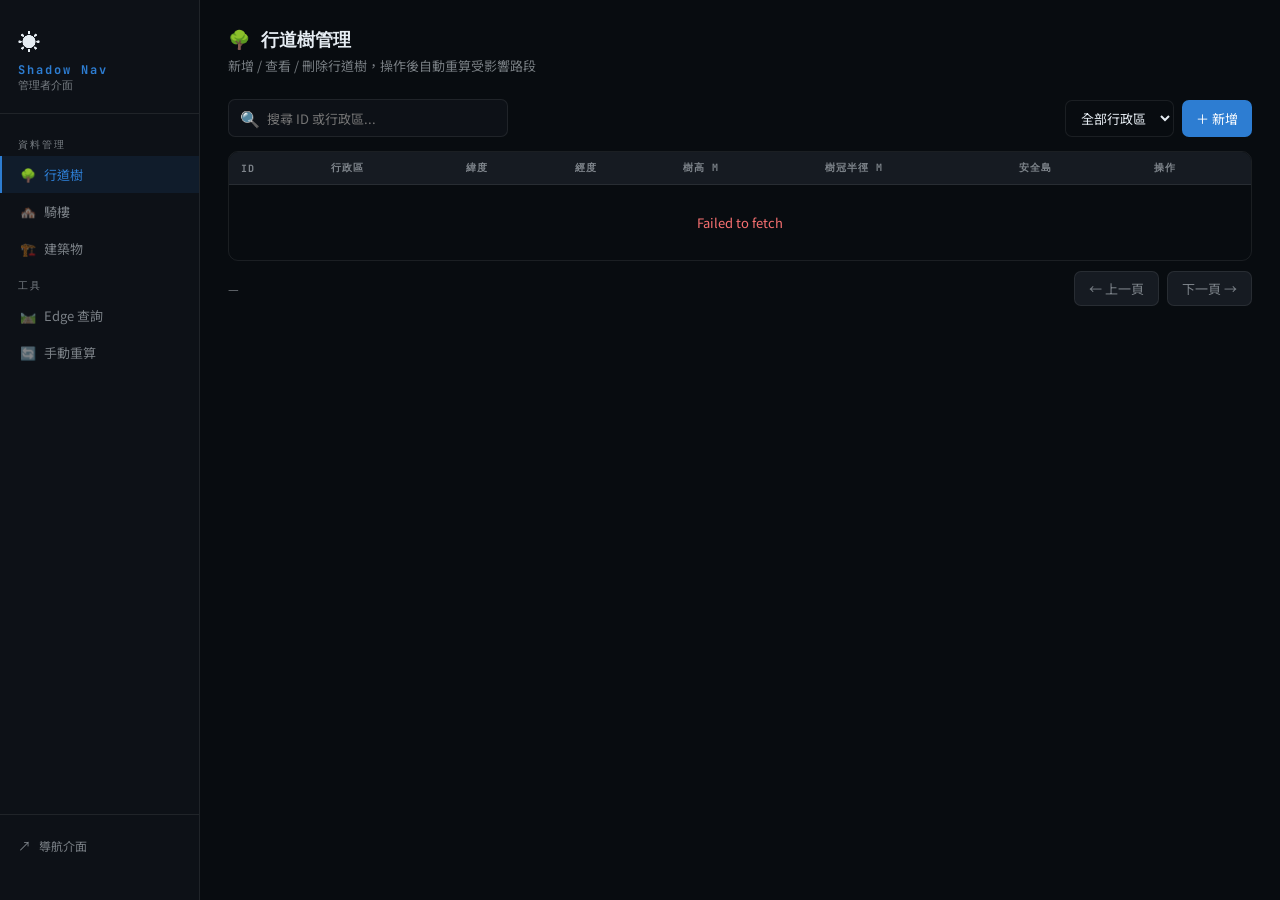
==== commit c71f1eb9: "Update admin.html" ====
--- a/admin.html
+++ b/admin.html
@@ -7,526 +7,303 @@
     <link href="https://fonts.googleapis.com/css2?family=JetBrains+Mono:wght@400;700&family=Noto+Sans+TC:wght@400;500;700&display=swap" rel="stylesheet">
     <style>
         :root {
-            --bg: #080c10;
-            --bg-card: #0d1117;
-            --bg-hover: #161b22;
+            --bg: #080c10; --bg-card: #0d1117; --bg-hover: #161b22;
             --border: rgba(255,255,255,0.08);
-            --accent: #2d7dd2;
-            --accent2: #22c55e;
-            --warn: #f59e0b;
-            --danger: #ef4444;
-            --text: #e6edf3;
-            --text-dim: rgba(230,237,243,0.5);
-            --mono: 'JetBrains Mono', monospace;
-            --sans: 'Noto Sans TC', sans-serif;
+            --accent: #2d7dd2; --text: #e6edf3; --text-dim: rgba(230,237,243,0.5);
+            --green: #4ade80; --red: #f87171; --yellow: #fbbf24; --blue: #60a5fa;
+            --mono: 'JetBrains Mono', monospace; --sans: 'Noto Sans TC', sans-serif;
         }
-
-        * { margin: 0; padding: 0; box-sizing: border-box; }
-
-        body {
-            background: var(--bg);
-            color: var(--text);
-            font-family: var(--sans);
-            min-height: 100vh;
-            display: flex;
+        * { margin:0; padding:0; box-sizing:border-box; }
+        body { background:var(--bg); color:var(--text); font-family:var(--sans); display:flex; min-height:100vh; }
+
+        /* Sidebar */
+        .sidebar {
+            width:200px; flex-shrink:0; background:var(--bg-card);
+            border-right:1px solid var(--border);
+            display:flex; flex-direction:column; padding:24px 0;
+            position:fixed; top:0; left:0; bottom:0; z-index:100;
         }
-
-        /* ── Sidebar ── */
-        .sidebar {
-            width: 220px;
-            flex-shrink: 0;
-            background: var(--bg-card);
-            border-right: 1px solid var(--border);
-            display: flex;
-            flex-direction: column;
-            padding: 24px 0;
-            position: fixed;
-            top: 0; left: 0; bottom: 0;
-            z-index: 100;
+        .logo { padding:0 18px 20px; border-bottom:1px solid var(--border); margin-bottom:12px; }
+        .logo-icon { font-size:22px; }
+        .logo-title { font-family:var(--mono); font-size:12px; font-weight:700; color:var(--accent); letter-spacing:2px; margin-top:6px; }
+        .logo-sub { font-size:11px; color:var(--text-dim); font-family:var(--mono); }
+        .nav-section { font-size:10px; font-family:var(--mono); color:var(--text-dim); letter-spacing:2px; text-transform:uppercase; padding:12px 18px 4px; }
+        .nav-item {
+            display:flex; align-items:center; gap:8px; padding:9px 18px;
+            cursor:pointer; font-size:13px; color:var(--text-dim);
+            transition:all .15s; border-left:2px solid transparent;
         }
-
-        .sidebar-logo {
-            padding: 0 20px 24px;
-            border-bottom: 1px solid var(--border);
-            margin-bottom: 16px;
+        .nav-item:hover { background:var(--bg-hover); color:var(--text); }
+        .nav-item.active { background:rgba(45,125,210,.1); color:var(--accent); border-left-color:var(--accent); }
+
+        /* Main */
+        .main { margin-left:200px; flex:1; padding:28px; }
+        .page { display:none; }
+        .page.active { display:block; }
+        .page-title { font-family:var(--mono); font-size:18px; font-weight:700; margin-bottom:4px; }
+        .page-sub { font-size:13px; color:var(--text-dim); margin-bottom:24px; }
+
+        /* Card */
+        .card { background:var(--bg-card); border:1px solid var(--border); border-radius:12px; padding:20px; }
+        .card-title { font-family:var(--mono); font-size:11px; font-weight:700; color:var(--text-dim); letter-spacing:2px; text-transform:uppercase; margin-bottom:14px; }
+
+        /* Table */
+        .table-wrap { overflow-x:auto; border-radius:10px; border:1px solid var(--border); }
+        table { width:100%; border-collapse:collapse; font-size:13px; }
+        thead tr { background:var(--bg-hover); }
+        th { padding:9px 12px; text-align:left; font-family:var(--mono); font-size:10px; font-weight:700; color:var(--text-dim); letter-spacing:1px; text-transform:uppercase; border-bottom:1px solid var(--border); }
+        td { padding:9px 12px; border-bottom:1px solid var(--border); }
+        tr:last-child td { border-bottom:none; }
+        tr:hover td { background:var(--bg-hover); }
+
+        /* Buttons */
+        .btn { display:inline-flex; align-items:center; gap:5px; padding:7px 14px; border-radius:7px; border:none; font-size:13px; font-family:var(--sans); cursor:pointer; transition:all .15s; }
+        .btn:disabled { opacity:.45; cursor:not-allowed; }
+        .btn-primary { background:var(--accent); color:#fff; }
+        .btn-primary:hover:not(:disabled) { background:#2563eb; }
+        .btn-danger { background:rgba(239,68,68,.15); color:var(--red); border:1px solid rgba(239,68,68,.3); }
+        .btn-danger:hover:not(:disabled) { background:rgba(239,68,68,.25); }
+        .btn-ghost { background:var(--bg-hover); color:var(--text-dim); border:1px solid var(--border); }
+        .btn-ghost:hover:not(:disabled) { color:var(--text); }
+        .btn-success { background:rgba(74,222,128,.12); color:var(--green); border:1px solid rgba(74,222,128,.3); }
+        .btn-success:hover:not(:disabled) { background:rgba(74,222,128,.22); }
+
+        /* Badge */
+        .badge { display:inline-block; padding:2px 7px; border-radius:4px; font-size:11px; font-family:var(--mono); font-weight:700; }
+        .badge-blue { background:rgba(45,125,210,.2); color:var(--blue); }
+        .badge-green { background:rgba(74,222,128,.2); color:var(--green); }
+        .badge-yellow { background:rgba(245,158,11,.2); color:var(--yellow); }
+        .badge-red { background:rgba(239,68,68,.2); color:var(--red); }
+
+        /* Form */
+        .form-grid { display:grid; grid-template-columns:repeat(2,1fr); gap:14px; margin-bottom:18px; }
+        .form-group { display:flex; flex-direction:column; gap:5px; }
+        label { font-size:11px; font-family:var(--mono); color:var(--text-dim); letter-spacing:1px; text-transform:uppercase; }
+        input, select, textarea {
+            background:var(--bg); border:1px solid var(--border); border-radius:7px;
+            padding:7px 11px; color:var(--text); font-size:13px; font-family:var(--sans); outline:none; transition:border-color .15s;
         }
-
-        .sidebar-logo .logo-icon { font-size: 24px; }
-        .sidebar-logo .logo-title {
-            font-family: var(--mono);
-            font-size: 13px;
-            font-weight: 700;
-            color: var(--accent);
-            letter-spacing: 2px;
-            text-transform: uppercase;
-            margin-top: 8px;
+        input:focus, select:focus, textarea:focus { border-color:var(--accent); }
+
+        /* Toolbar */
+        .toolbar { display:flex; justify-content:space-between; align-items:center; margin-bottom:14px; gap:10px; }
+        .search-box { display:flex; align-items:center; gap:7px; background:var(--bg-card); border:1px solid var(--border); border-radius:7px; padding:6px 11px; flex:1; max-width:280px; }
+        .search-box input { background:none; border:none; padding:0; font-size:13px; flex:1; }
+
+        /* Modal */
+        .modal-overlay { display:none; position:fixed; inset:0; background:rgba(0,0,0,.7); backdrop-filter:blur(4px); z-index:200; align-items:center; justify-content:center; }
+        .modal-overlay.show { display:flex; }
+        .modal { background:var(--bg-card); border:1px solid var(--border); border-radius:14px; padding:26px; width:460px; max-width:92vw; }
+        .modal-title { font-family:var(--mono); font-size:15px; font-weight:700; margin-bottom:18px; }
+        .modal-footer { display:flex; justify-content:flex-end; gap:8px; margin-top:18px; }
+
+        /* Toast */
+        .toast {
+            position:fixed; bottom:22px; right:22px; background:var(--bg-card);
+            border:1px solid var(--border); border-radius:9px; padding:11px 16px;
+            font-size:13px; font-family:var(--mono); z-index:999;
+            transform:translateY(60px); opacity:0; transition:all .25s; pointer-events:none;
         }
-        .sidebar-logo .logo-sub {
-            font-size: 11px;
-            color: var(--text-dim);
-            margin-top: 2px;
-            font-family: var(--mono);
-        }
-
-        .nav-item {
-            display: flex;
-            align-items: center;
-            gap: 10px;
-            padding: 10px 20px;
-            cursor: pointer;
-            font-size: 13px;
-            color: var(--text-dim);
-            transition: all 0.15s;
-            border-left: 2px solid transparent;
-        }
-
-        .nav-item:hover { background: var(--bg-hover); color: var(--text); }
-        .nav-item.active {
-            background: rgba(45,125,210,0.1);
-            color: var(--accent);
-            border-left-color: var(--accent);
-        }
-
-        .nav-icon { font-size: 16px; width: 20px; text-align: center; }
-
-        .nav-section {
-            font-size: 10px;
-            font-family: var(--mono);
-            color: var(--text-dim);
-            letter-spacing: 2px;
-            text-transform: uppercase;
-            padding: 16px 20px 6px;
-        }
-
-        /* ── Main ── */
-        .main { margin-left: 220px; flex: 1; padding: 32px; min-height: 100vh; }
-        .page { display: none; }
-        .page.active { display: block; }
-
-        .page-title { font-family: var(--mono); font-size: 20px; font-weight: 700; margin-bottom: 4px; }
-        .page-sub { font-size: 13px; color: var(--text-dim); margin-bottom: 28px; }
-
-        /* ── Cards ── */
-        .card { background: var(--bg-card); border: 1px solid var(--border); border-radius: 12px; padding: 20px; }
-        .card-title {
-            font-family: var(--mono); font-size: 11px; font-weight: 700;
-            color: var(--text-dim); letter-spacing: 2px; text-transform: uppercase; margin-bottom: 16px;
-        }
-
-        /* ── Stats Grid ── */
-        .stats-grid { display: grid; grid-template-columns: repeat(5, 1fr); gap: 12px; margin-bottom: 24px; }
-        .stat-card {
-            background: var(--bg-card); border: 1px solid var(--border);
-            border-radius: 10px; padding: 16px; transition: border-color 0.2s;
-        }
-        .stat-card:hover { border-color: var(--accent); }
-        .stat-icon { font-size: 20px; margin-bottom: 8px; }
-        .stat-value { font-family: var(--mono); font-size: 22px; font-weight: 700; color: var(--text); margin-bottom: 4px; }
-        .stat-label { font-size: 11px; color: var(--text-dim); }
-
-        /* ── Table ── */
-        .table-wrap { overflow-x: auto; border-radius: 10px; border: 1px solid var(--border); }
-        table { width: 100%; border-collapse: collapse; font-size: 13px; }
-        thead tr { background: var(--bg-hover); }
-        th {
-            padding: 10px 14px; text-align: left; font-family: var(--mono);
-            font-size: 10px; font-weight: 700; color: var(--text-dim);
-            letter-spacing: 1px; text-transform: uppercase; border-bottom: 1px solid var(--border);
-        }
-        td { padding: 10px 14px; border-bottom: 1px solid var(--border); color: var(--text); }
-        tr:last-child td { border-bottom: none; }
-        tr:hover td { background: var(--bg-hover); }
-
-        /* ── Badges ── */
-        .badge { display: inline-block; padding: 2px 8px; border-radius: 4px; font-size: 11px; font-family: var(--mono); font-weight: 700; }
-        .badge-blue { background: rgba(45,125,210,0.2); color: #60a5fa; }
-        .badge-green { background: rgba(34,197,94,0.2); color: #4ade80; }
-        .badge-red { background: rgba(239,68,68,0.2); color: #f87171; }
-        .badge-yellow { background: rgba(245,158,11,0.2); color: #fbbf24; }
-
-        /* ── Buttons ── */
-        .btn {
-            display: inline-flex; align-items: center; gap: 6px;
-            padding: 8px 16px; border-radius: 8px; border: none;
-            font-size: 13px; font-family: var(--sans); cursor: pointer; transition: all 0.15s;
-        }
-        .btn-primary { background: var(--accent); color: white; }
-        .btn-primary:hover { background: #2563eb; }
-        .btn-success { background: rgba(34,197,94,0.15); color: #4ade80; border: 1px solid rgba(34,197,94,0.3); }
-        .btn-success:hover { background: rgba(34,197,94,0.25); }
-        .btn-danger { background: rgba(239,68,68,0.15); color: #f87171; border: 1px solid rgba(239,68,68,0.3); }
-        .btn-danger:hover { background: rgba(239,68,68,0.25); }
-        .btn-ghost { background: var(--bg-hover); color: var(--text-dim); border: 1px solid var(--border); }
-        .btn-ghost:hover { color: var(--text); }
-        .btn:disabled { opacity: 0.5; cursor: not-allowed; }
-
-        /* ── Form ── */
-        .form-grid { display: grid; grid-template-columns: repeat(2, 1fr); gap: 16px; margin-bottom: 20px; }
-        .form-group { display: flex; flex-direction: column; gap: 6px; }
-        label { font-size: 11px; font-family: var(--mono); color: var(--text-dim); letter-spacing: 1px; text-transform: uppercase; }
-        input, select, textarea {
-            background: var(--bg); border: 1px solid var(--border); border-radius: 8px;
-            padding: 8px 12px; color: var(--text); font-size: 13px; font-family: var(--sans);
-            outline: none; transition: border-color 0.15s;
-        }
-        input:focus, select:focus, textarea:focus { border-color: var(--accent); }
-        select option { background: var(--bg-card); }
-
-        /* ── Progress ── */
-        .progress-wrap { background: var(--bg); border-radius: 4px; height: 8px; overflow: hidden; margin-top: 8px; }
-        .progress-bar { height: 100%; border-radius: 4px; background: linear-gradient(90deg, var(--accent), #22c55e); transition: width 0.5s; }
-
-        /* ── Log ── */
-        .log-box {
-            background: var(--bg); border: 1px solid var(--border); border-radius: 8px;
-            padding: 16px; font-family: var(--mono); font-size: 12px; color: #4ade80;
-            max-height: 300px; overflow-y: auto; line-height: 1.6;
-        }
-
-        /* ── Toast ── */
-        .toast {
-            position: fixed; bottom: 24px; right: 24px;
-            background: var(--bg-card); border: 1px solid var(--border);
-            border-radius: 10px; padding: 12px 18px;
-            font-size: 13px; font-family: var(--mono);
-            z-index: 999; transform: translateY(80px); opacity: 0;
-            transition: all 0.3s; pointer-events: none;
-        }
-        .toast.show { transform: translateY(0); opacity: 1; }
-        .toast.success { border-color: #4ade80; color: #4ade80; }
-        .toast.error { border-color: #f87171; color: #f87171; }
-
-        /* ── Modal ── */
-        .modal-overlay {
-            display: none; position: fixed; inset: 0; background: rgba(0,0,0,0.7);
-            backdrop-filter: blur(4px); z-index: 200; align-items: center; justify-content: center;
-        }
-        .modal-overlay.show { display: flex; }
-        .modal { background: var(--bg-card); border: 1px solid var(--border); border-radius: 16px; padding: 28px; width: 480px; max-width: 90vw; }
-        .modal-title { font-family: var(--mono); font-size: 16px; font-weight: 700; margin-bottom: 20px; }
-        .modal-footer { display: flex; justify-content: flex-end; gap: 8px; margin-top: 20px; }
-
-        /* ── Toolbar ── */
-        .toolbar { display: flex; justify-content: space-between; align-items: center; margin-bottom: 16px; gap: 12px; }
-        .search-box {
-            display: flex; align-items: center; gap: 8px;
-            background: var(--bg-card); border: 1px solid var(--border);
-            border-radius: 8px; padding: 6px 12px; flex: 1; max-width: 300px;
-        }
-        .search-box input { background: none; border: none; padding: 0; font-size: 13px; flex: 1; }
-
-        /* ── Connectivity ── */
-        .connectivity-grid { display: grid; grid-template-columns: repeat(3, 1fr); gap: 12px; margin-bottom: 20px; }
-        .connectivity-card {
-            background: var(--bg); border: 1px solid var(--border);
-            border-radius: 10px; padding: 16px; text-align: center;
-        }
-        .connectivity-number { font-family: var(--mono); font-size: 28px; font-weight: 700; margin-bottom: 4px; }
-
-        /* ── Shade Bar ── */
-        .shade-bar { display: flex; align-items: center; gap: 8px; }
-        .shade-bar-track { flex: 1; height: 6px; background: var(--bg); border-radius: 3px; overflow: hidden; }
-        .shade-bar-fill { height: 100%; border-radius: 3px; }
-        .shade-text { font-family: var(--mono); font-size: 11px; color: var(--text-dim); width: 35px; text-align: right; }
-
-        @media (max-width: 1200px) { .stats-grid { grid-template-columns: repeat(3, 1fr); } }
-
-        .divider { height: 1px; background: var(--border); margin: 20px 0; }
-        .flex { display: flex; }
-        .gap-8 { gap: 8px; }
-        .gap-12 { gap: 12px; }
-        .items-center { align-items: center; }
-        .justify-between { justify-content: space-between; }
-        .mb-16 { margin-bottom: 16px; }
-        .mb-24 { margin-bottom: 24px; }
-        .text-green { color: #4ade80; }
-        .text-red { color: #f87171; }
-        .text-yellow { color: #fbbf24; }
-        .text-blue { color: #60a5fa; }
-        .text-dim { color: var(--text-dim); }
-        .mono { font-family: var(--mono); }
+        .toast.show { transform:translateY(0); opacity:1; }
+        .toast.ok  { border-color:var(--green); color:var(--green); }
+        .toast.err { border-color:var(--red);   color:var(--red);   }
+
+        /* Edge hourly table */
+        .hour-grid { display:grid; grid-template-columns:repeat(3,1fr); gap:8px; }
+        .hour-card { background:var(--bg); border:1px solid var(--border); border-radius:8px; padding:12px; }
+        .hour-label { font-family:var(--mono); font-size:11px; color:var(--text-dim); margin-bottom:6px; }
+        .hour-score { font-family:var(--mono); font-size:18px; font-weight:700; margin-bottom:2px; }
+        .hour-cost  { font-family:var(--mono); font-size:11px; color:var(--text-dim); }
+        .shade-bar-wrap { height:4px; background:var(--bg-hover); border-radius:2px; margin-top:6px; overflow:hidden; }
+        .shade-bar-fill { height:100%; border-radius:2px; background:linear-gradient(90deg,#ef4444,#2d7dd2); transition:width .4s; }
+
+        /* Recalc result */
+        .result-box { background:var(--bg); border:1px solid var(--border); border-radius:8px; padding:14px; font-family:var(--mono); font-size:12px; color:var(--green); line-height:1.7; margin-top:14px; display:none; }
+
+        /* Pagination */
+        .pager { display:flex; align-items:center; justify-content:space-between; margin-top:10px; }
+        .pager-info { font-size:12px; color:var(--text-dim); }
+
+        .flex { display:flex; } .gap-8 { gap:8px; } .items-center { align-items:center; }
+        .mono { font-family:var(--mono); }
     </style>
 </head>
 <body>
 
-<!-- Toast -->
 <div class="toast" id="toast"></div>
 
 <!-- Sidebar -->
 <nav class="sidebar">
-    <div class="sidebar-logo">
+    <div class="logo">
         <div class="logo-icon">☀️</div>
         <div class="logo-title">Shadow Nav</div>
-        <div class="logo-sub">管理者介面 v2.0</div>
-    </div>
-
-    <div class="nav-section">主要功能</div>
-    <div class="nav-item active" data-page="dashboard" onclick="showPage('dashboard', this)">
-        <span class="nav-icon">📊</span> Dashboard
-    </div>
-    <div class="nav-item" data-page="trees" onclick="showPage('trees', this)">
-        <span class="nav-icon">🌳</span> 行道樹管理
-    </div>
-    <div class="nav-item" data-page="buildings" onclick="showPage('buildings', this)">
-        <span class="nav-icon">🏢</span> 建築物管理
-    </div>
-
-    <div class="nav-section">系統</div>
-    <div class="nav-item" data-page="shadows" onclick="showPage('shadows', this)">
-        <span class="nav-icon">☀️</span> 陰影計算
-    </div>
-    <div class="nav-item" data-page="network" onclick="showPage('network', this)">
-        <span class="nav-icon">🗺️</span> 路網管理
-    </div>
-
-    <div style="margin-top: auto; padding: 16px 20px; border-top: 1px solid var(--border);">
+        <div class="logo-sub">管理者介面</div>
+    </div>
+
+    <div class="nav-section">資料管理</div>
+    <div class="nav-item active" onclick="go('trees',this)"><span>🌳</span> 行道樹</div>
+    <div class="nav-item" onclick="go('arcades',this)"><span>🏘️</span> 騎樓</div>
+    <div class="nav-item" onclick="go('buildings',this)"><span>🏗️</span> 建築物</div>
+
+    <div class="nav-section">工具</div>
+    <div class="nav-item" onclick="go('edge',this)"><span>🛤️</span> Edge 查詢</div>
+    <div class="nav-item" onclick="go('recalc',this)"><span>🔄</span> 手動重算</div>
+
+    <div style="margin-top:auto;padding:14px 18px;border-top:1px solid var(--border);">
         <a href="http://localhost:8080" target="_blank" style="text-decoration:none;">
-            <div class="nav-item" style="padding: 8px 0; border-left: none;">
-                <span class="nav-icon">↗️</span>
-                <span style="font-size:12px;">開啟導航介面</span>
-            </div>
+            <div class="nav-item" style="padding:7px 0;border-left:none;"><span>↗️</span><span style="font-size:12px;">導航介面</span></div>
         </a>
     </div>
 </nav>
 
-<!-- Main -->
 <main class="main">
 
-    <!-- ── Dashboard ── -->
-    <div id="page-dashboard" class="page active">
-        <div class="page-title">Dashboard</div>
-        <div class="page-sub">系統資料總覽</div>
-
-        <div class="stats-grid">
-            <div class="stat-card"><div class="stat-icon">🏙️</div><div class="stat-value" id="stat-regions">—</div><div class="stat-label">行政區</div></div>
-            <div class="stat-card"><div class="stat-icon">🏢</div><div class="stat-value" id="stat-buildings">—</div><div class="stat-label">建築物</div></div>
-            <div class="stat-card"><div class="stat-icon">🌳</div><div class="stat-value" id="stat-trees">—</div><div class="stat-label">行道樹</div></div>
-            <div class="stat-card"><div class="stat-icon">📍</div><div class="stat-value" id="stat-nodes">—</div><div class="stat-label">路口節點</div></div>
-            <div class="stat-card"><div class="stat-icon">🛤️</div><div class="stat-value" id="stat-edges">—</div><div class="stat-label">路段</div></div>
-        </div>
-
-        <div style="display:grid; grid-template-columns: 1fr 1fr; gap: 16px;">
-            <div class="card">
-                <div class="card-title">陰影計算狀態</div>
-                <div class="flex items-center gap-8 mb-16">
-                    <span id="shadowDot" style="width:8px;height:8px;border-radius:50%;background:#4ade80;display:inline-block;"></span>
-                    <span id="shadowStatusText" class="mono" style="font-size:13px;">讀取中...</span>
-                </div>
-                <div style="font-size:12px; color:var(--text-dim); margin-bottom:8px;">
-                    已計算時段：<span class="mono text-blue" id="shadowCount">—</span> / 72
-                </div>
-                <div class="progress-wrap">
-                    <div class="progress-bar" id="shadowProgress" style="width:0%"></div>
-                </div>
-            </div>
-
-            <div class="card">
-                <div class="card-title">路段遮蔭統計</div>
-                <div style="font-size:13px; color:var(--text-dim); margin-bottom:12px;">平均遮蔭率</div>
-                <div class="shade-bar mb-16">
-                    <div class="shade-bar-track" style="height:12px;">
-                        <div class="shade-bar-fill" id="avgShadeBar" style="width:0%; background:linear-gradient(90deg,#8b1a1a,#2d7dd2)"></div>
-                    </div>
-                    <div class="shade-text" id="avgShadeText">0%</div>
-                </div>
-                <div style="display:grid; grid-template-columns:1fr 1fr; gap:8px; font-size:12px;">
-                    <div><div class="text-dim">有遮蔭路段</div><div class="mono text-blue" id="shadedEdges">—</div></div>
-                    <div><div class="text-dim">最高遮蔭</div><div class="mono text-green" id="maxShade">—</div></div>
-                </div>
-            </div>
-        </div>
-    </div>
-
-    <!-- ── Trees ── -->
-    <div id="page-trees" class="page">
-        <div class="page-title">行道樹管理</div>
-        <div class="page-sub">新增、編輯、刪除行道樹資料</div>
+    <!-- ══ 行道樹 ══ -->
+    <div id="page-trees" class="page active">
+        <div class="page-title">🌳 行道樹管理</div>
+        <div class="page-sub">新增 / 查看 / 刪除行道樹，操作後自動重算受影響路段</div>
 
         <div class="toolbar">
             <div class="search-box">
                 <span>🔍</span>
-                <input type="text" placeholder="搜尋樹木 ID 或行政區..." id="treeSearch" oninput="debounce(searchTrees, 400)()">
+                <input type="text" id="treeSearch" placeholder="搜尋 ID 或行政區..." oninput="deb(loadTrees,400)()">
             </div>
             <div class="flex gap-8">
-                <select id="treeDistFilter" onchange="treePage=1;loadTrees()" style="font-size:13px;">
+                <select id="treeDist" onchange="treePage=1;loadTrees()" style="font-size:13px;">
                     <option value="">全部行政區</option>
-                    <option>中正區</option><option>大同區</option><option>中山區</option>
-                    <option>松山區</option><option>大安區</option><option>萬華區</option>
-                    <option>信義區</option><option>士林區</option><option>北投區</option>
-                    <option>內湖區</option><option>南港區</option><option>文山區</option>
+                    <option>中正區</option><option>大同區</option><option>中山區</option><option>松山區</option>
+                    <option>大安區</option><option>萬華區</option><option>信義區</option><option>士林區</option>
+                    <option>北投區</option><option>內湖區</option><option>南港區</option><option>文山區</option>
                 </select>
-                <button class="btn btn-primary" onclick="showAddTree()">＋ 新增樹木</button>
+                <button class="btn btn-primary" onclick="openModal('addTreeModal')">＋ 新增</button>
             </div>
         </div>
 
         <div class="table-wrap">
             <table>
-                <thead>
-                    <tr>
-                        <th>樹木 ID</th><th>行政區</th><th>緯度</th><th>經度</th>
-                        <th>樹高 (m)</th><th>樹冠半徑 (m)</th><th>安全島</th><th>操作</th>
-                    </tr>
-                </thead>
-                <tbody id="treeTableBody">
-                    <tr><td colspan="8" style="text-align:center;color:var(--text-dim);padding:40px;">讀取中...</td></tr>
-                </tbody>
+                <thead><tr><th>ID</th><th>行政區</th><th>緯度</th><th>經度</th><th>樹高 m</th><th>樹冠半徑 m</th><th>安全島</th><th>操作</th></tr></thead>
+                <tbody id="treeTbody"><tr><td colspan="8" style="text-align:center;color:var(--text-dim);padding:36px;">讀取中...</td></tr></tbody>
             </table>
         </div>
-
-        <div class="flex items-center justify-between" style="margin-top:12px;">
-            <div style="font-size:12px; color:var(--text-dim);" id="treePagination">—</div>
+        <div class="pager">
+            <div class="pager-info" id="treePagerInfo">—</div>
             <div class="flex gap-8">
-                <button class="btn btn-ghost" id="treePrevBtn" onclick="prevPage('tree')">← 上一頁</button>
-                <button class="btn btn-ghost" id="treeNextBtn" onclick="nextPage('tree')">下一頁 →</button>
-            </div>
-        </div>
-    </div>
-
-    <!-- ── Buildings ── -->
+                <button class="btn btn-ghost" id="treePrev" onclick="treePage--;loadTrees()">← 上一頁</button>
+                <button class="btn btn-ghost" id="treeNext" onclick="treePage++;loadTrees()">下一頁 →</button>
+            </div>
+        </div>
+    </div>
+
+    <!-- ══ 騎樓 ══ -->
+    <div id="page-arcades" class="page">
+        <div class="page-title">🏘️ 騎樓管理</div>
+        <div class="page-sub">新增 / 查看 / 刪除騎樓，操作後自動重算受影響路段</div>
+
+        <div class="toolbar">
+            <div style="font-size:13px;color:var(--text-dim);" id="arcadeCount">—</div>
+            <button class="btn btn-primary" onclick="openModal('addArcadeModal')">＋ 新增</button>
+        </div>
+
+        <div class="table-wrap">
+            <table>
+                <thead><tr><th>ID</th><th>所屬建築 B_ID</th><th>行政區</th><th>面積 m²</th><th>長度 m</th><th>操作</th></tr></thead>
+                <tbody id="arcadeTbody"><tr><td colspan="6" style="text-align:center;color:var(--text-dim);padding:36px;">讀取中...</td></tr></tbody>
+            </table>
+        </div>
+        <div class="pager">
+            <div class="pager-info" id="arcadePagerInfo">—</div>
+            <div class="flex gap-8">
+                <button class="btn btn-ghost" id="arcadePrev" onclick="arcadePage--;loadArcades()">← 上一頁</button>
+                <button class="btn btn-ghost" id="arcadeNext" onclick="arcadePage++;loadArcades()">下一頁 →</button>
+            </div>
+        </div>
+    </div>
+
+    <!-- ══ 建築物 ══ -->
     <div id="page-buildings" class="page">
-        <div class="page-title">建築物管理</div>
-        <div class="page-sub">新增、編輯、刪除建築物資料</div>
+        <div class="page-title">🏗️ 建築物管理</div>
+        <div class="page-sub">新增 / 查看 / 刪除建築物，操作後自動重算受影響路段</div>
 
         <div class="toolbar">
             <div class="search-box">
                 <span>🔍</span>
-                <input type="text" placeholder="搜尋建築物 ID..." id="buildingSearch" oninput="debounce(searchBuildings, 400)()">
+                <input type="text" id="buildSearch" placeholder="搜尋 ID 或行政區..." oninput="deb(loadBuildings,400)()">
             </div>
             <div class="flex gap-8">
-                <select id="buildingDistFilter" onchange="buildingPage=1;loadBuildings()" style="font-size:13px;">
+                <select id="buildDist" onchange="buildPage=1;loadBuildings()" style="font-size:13px;">
                     <option value="">全部行政區</option>
-                    <option>中正區</option><option>大同區</option><option>中山區</option>
-                    <option>松山區</option><option>大安區</option><option>萬華區</option>
-                    <option>信義區</option><option>士林區</option><option>北投區</option>
-                    <option>內湖區</option><option>南港區</option><option>文山區</option>
+                    <option>中正區</option><option>大同區</option><option>中山區</option><option>松山區</option>
+                    <option>大安區</option><option>萬華區</option><option>信義區</option><option>士林區</option>
+                    <option>北投區</option><option>內湖區</option><option>南港區</option><option>文山區</option>
                 </select>
-                <button class="btn btn-primary" onclick="showAddBuilding()">＋ 新增建築物</button>
+                <button class="btn btn-primary" onclick="openModal('addBuildModal')">＋ 新增</button>
             </div>
         </div>
 
         <div class="table-wrap">
             <table>
-                <thead>
-                    <tr><th>建築物 ID</th><th>行政區</th><th>高度 (m)</th><th>狀態</th><th>操作</th></tr>
-                </thead>
-                <tbody id="buildingTableBody">
-                    <tr><td colspan="5" style="text-align:center;color:var(--text-dim);padding:40px;">讀取中...</td></tr>
-                </tbody>
+                <thead><tr><th>ID</th><th>行政區</th><th>高度 m</th><th>操作</th></tr></thead>
+                <tbody id="buildTbody"><tr><td colspan="4" style="text-align:center;color:var(--text-dim);padding:36px;">讀取中...</td></tr></tbody>
             </table>
         </div>
-
-        <div class="flex items-center justify-between" style="margin-top:12px;">
-            <div style="font-size:12px; color:var(--text-dim);" id="buildingPagination">—</div>
+        <div class="pager">
+            <div class="pager-info" id="buildPagerInfo">—</div>
             <div class="flex gap-8">
-                <button class="btn btn-ghost" id="buildingPrevBtn" onclick="prevPage('building')">← 上一頁</button>
-                <button class="btn btn-ghost" id="buildingNextBtn" onclick="nextPage('building')">下一頁 →</button>
-            </div>
-        </div>
-    </div>
-
-    <!-- ── Shadows ── -->
-    <div id="page-shadows" class="page">
-        <div class="page-title">陰影計算</div>
-        <div class="page-sub">觸發陰影計算、查看進度</div>
-
-        <div style="display:grid; grid-template-columns: 1fr 1fr; gap:16px; margin-bottom:20px;">
+                <button class="btn btn-ghost" id="buildPrev" onclick="buildPage--;loadBuildings()">← 上一頁</button>
+                <button class="btn btn-ghost" id="buildNext" onclick="buildPage++;loadBuildings()">下一頁 →</button>
+            </div>
+        </div>
+    </div>
+
+    <!-- ══ Edge 查詢 ══ -->
+    <div id="page-edge" class="page">
+        <div class="page-title">🛤️ Edge 查詢</div>
+        <div class="page-sub">輸入 Edge ID，查看該路段各時段（9~17點）的 shade_score 與 cost</div>
+
+        <div class="card" style="margin-bottom:20px;">
+            <div class="card-title">輸入 Edge ID</div>
+            <div class="flex gap-8 items-center">
+                <input type="number" id="edgeIdInput" placeholder="例：12345" min="1"
+                    style="width:200px;" onkeydown="if(event.key==='Enter')queryEdge()">
+                <button class="btn btn-primary" onclick="queryEdge()">查詢</button>
+            </div>
+        </div>
+
+        <div id="edgeResult" style="display:none;">
+            <div class="card" style="margin-bottom:14px;">
+                <div class="card-title">路段資訊</div>
+                <div id="edgeInfo" style="font-size:13px; display:grid; grid-template-columns:repeat(3,1fr); gap:8px;"></div>
+            </div>
             <div class="card">
-                <div class="card-title">計算設定</div>
-                <div class="form-group mb-16">
-                    <label>計算模式</label>
-                    <select id="shadowMode" onchange="document.getElementById('singleDateGroup').style.display=this.value==='single'?'block':'none'">
-                        <option value="full">完整計算（8節氣 × 9小時 = 72時段）</option>
-                        <option value="today">今日計算（9-17時）</option>
-                        <option value="single">單一節氣</option>
-                    </select>
-                </div>
-                <div class="form-group mb-16" id="singleDateGroup" style="display:none;">
-                    <label>選擇節氣</label>
-                    <select id="singleTerm">
-                        <option value="2026-03-20">春分（03-20）</option>
-                        <option value="2026-04-05">清明（04-05）</option>
-                        <option value="2026-04-20">穀雨（04-20）</option>
-                        <option value="2026-06-21" selected>夏至（06-21）</option>
-                        <option value="2026-07-23">大暑（07-23）</option>
-                        <option value="2026-09-23">秋分（09-23）</option>
-                        <option value="2026-10-23">霜降（10-23）</option>
-                        <option value="2026-12-22">冬至（12-22）</option>
-                    </select>
-                </div>
-                <button class="btn btn-success" onclick="triggerShadowCalc()" style="width:100%;">▶ 開始計算陰影</button>
-                <div style="font-size:11px; color:var(--text-dim); margin-top:8px;">⚠️ 完整計算需要 15-30 分鐘</div>
-            </div>
-
-            <div class="card">
-                <div class="card-title">計算進度</div>
-                <div class="flex items-center gap-8 mb-16">
-                    <div id="calcStatusDot" style="width:8px;height:8px;border-radius:50%;background:#4ade80;"></div>
-                    <span id="calcStatusText" class="mono" style="font-size:13px;">閒置</span>
-                </div>
-                <div style="font-size:12px; color:var(--text-dim); margin-bottom:6px;">
-                    進度：<span class="mono" id="calcProgress">0 / 72</span>
-                </div>
-                <div class="progress-wrap mb-16">
-                    <div class="progress-bar" id="calcProgressBar" style="width:0%"></div>
-                </div>
-                <div style="font-size:12px; color:var(--text-dim);">
-                    已儲存陰影：<span class="mono text-blue" id="savedShadows">—</span> 個時段
-                </div>
-            </div>
-        </div>
-
-        <div class="card">
-            <div class="card-title">執行記錄</div>
-            <div class="log-box" id="shadowLog">$ 等待執行...</div>
-        </div>
-
-        <div class="divider"></div>
-
-        <div class="card">
-            <div class="card-title">節氣陰影狀態</div>
-            <div id="termStatus" style="display:grid; grid-template-columns: repeat(4,1fr); gap:8px;"></div>
-        </div>
-    </div>
-
-    <!-- ── Network ── -->
-    <div id="page-network" class="page">
-        <div class="page-title">路網管理</div>
-        <div class="page-sub">檢查路網連通性、查看節點和路段統計</div>
-
-        <div class="connectivity-grid">
-            <div class="connectivity-card"><div class="connectivity-number text-blue" id="net-nodes">—</div><div style="font-size:12px; color:var(--text-dim);">路口節點</div></div>
-            <div class="connectivity-card"><div class="connectivity-number text-green" id="net-edges">—</div><div style="font-size:12px; color:var(--text-dim);">路段數</div></div>
-            <div class="connectivity-card"><div class="connectivity-number" id="net-components" style="color:#fbbf24;">—</div><div style="font-size:12px; color:var(--text-dim);">連通元件數</div></div>
-        </div>
-
-        <div style="display:grid; grid-template-columns:1fr 1fr; gap:16px; margin-bottom:20px;">
-            <div class="card">
-                <div class="card-title">連通性檢查</div>
-                <div style="font-size:13px; color:var(--text-dim); margin-bottom:16px;">
-                    檢查路網是否完整連通（理想狀況：1 個連通元件）
-                </div>
-                <button class="btn btn-primary" id="connectBtn" onclick="checkConnectivity()" style="width:100%;">🔍 執行連通性檢查</button>
-                <div id="connectivityResult" style="margin-top:12px; font-size:13px;"></div>
-            </div>
-
-            <div class="card">
-                <div class="card-title">路段遮蔭分布</div>
-                <div id="shadeDistribution" style="font-size:13px; color:var(--text-dim);">讀取中...</div>
-            </div>
-        </div>
-
-        <div class="card">
-            <div class="card-title">行政區路網統計</div>
-            <div class="table-wrap">
-                <table>
-                    <thead>
-                        <tr><th>行政區</th><th>節點數</th><th>路段數</th><th>平均遮蔭率</th></tr>
-                    </thead>
-                    <tbody id="districtNetworkBody">
-                        <tr><td colspan="4" style="text-align:center;color:var(--text-dim);padding:40px;">讀取中...</td></tr>
-                    </tbody>
-                </table>
-            </div>
+                <div class="card-title">各時段遮陰</div>
+                <div class="hour-grid" id="hourlyGrid"></div>
+            </div>
+        </div>
+        <div id="edgeEmpty" style="display:none; color:var(--text-dim); font-size:13px; padding:20px 0;">找不到該 Edge，請確認 ID 是否正確。</div>
+    </div>
+
+    <!-- ══ 手動重算 ══ -->
+    <div id="page-recalc" class="page">
+        <div class="page-title">🔄 手動重算</div>
+        <div class="page-sub">新增或刪除資料後，若需要手動補算，可在此觸發</div>
+
+        <div class="card" style="max-width:480px;">
+            <div class="card-title">觸發重算</div>
+            <div class="form-group" style="margin-bottom:14px;">
+                <label>資料類型</label>
+                <select id="recalcType">
+                    <option value="tree">🌳 行道樹</option>
+                    <option value="arcade">🏘️ 騎樓</option>
+                    <option value="building">🏗️ 建築物</option>
+                </select>
+            </div>
+            <div class="form-group" style="margin-bottom:18px;">
+                <label>ID</label>
+                <input type="number" id="recalcId" placeholder="輸入對應的 ID" min="1">
+            </div>
+            <button class="btn btn-success" onclick="doRecalc()" id="recalcBtn" style="width:100%;">▶ 開始重算</button>
+
+            <div class="result-box" id="recalcResult"></div>
         </div>
     </div>
 
@@ -535,39 +312,31 @@
 <!-- Modal: 新增樹木 -->
 <div class="modal-overlay" id="addTreeModal">
     <div class="modal">
-        <div class="modal-title">🌳 新增樹木</div>
+        <div class="modal-title">🌳 新增行道樹</div>
         <div class="form-grid">
             <div class="form-group">
                 <label>行政區</label>
-                <select id="newTreeDist">
-                    <option>中正區</option><option>大同區</option><option>中山區</option>
-                    <option>松山區</option><option>大安區</option><option>萬華區</option>
-                    <option>信義區</option><option>士林區</option><option>北投區</option>
-                    <option>內湖區</option><option>南港區</option><option>文山區</option>
-                </select>
+                <select id="tDist"><option>中正區</option><option>大同區</option><option>中山區</option><option>松山區</option><option>大安區</option><option>萬華區</option><option>信義區</option><option>士林區</option><option>北投區</option><option>內湖區</option><option>南港區</option><option>文山區</option></select>
             </div>
             <div class="form-group">
                 <label>安全島</label>
-                <select id="newTreeIsland">
-                    <option value="false">否</option>
-                    <option value="true">是</option>
-                </select>
+                <select id="tIsland"><option value="false">否</option><option value="true">是</option></select>
             </div>
             <div class="form-group">
                 <label>緯度</label>
-                <input type="number" id="newTreeLat" placeholder="25.0330" step="0.0001">
+                <input type="number" id="tLat" placeholder="25.0330" step="0.00001">
             </div>
             <div class="form-group">
                 <label>經度</label>
-                <input type="number" id="newTreeLng" placeholder="121.5654" step="0.0001">
-            </div>
-            <div class="form-group">
-                <label>樹高 (公尺)</label>
-                <input type="number" id="newTreeHeight" placeholder="8.0" step="0.1" min="0" value="8.0">
-            </div>
-            <div class="form-group">
-                <label>樹冠半徑 (公尺)</label>
-                <input type="number" id="newTreeCanopy" placeholder="3.0" step="0.1" min="0" value="3.0">
+                <input type="number" id="tLng" placeholder="121.5654" step="0.00001">
+            </div>
+            <div class="form-group">
+                <label>樹高 (m)</label>
+                <input type="number" id="tHeight" value="8.0" step="0.1" min="0">
+            </div>
+            <div class="form-group">
+                <label>樹冠半徑 (m)</label>
+                <input type="number" id="tCanopy" value="3.0" step="0.1" min="0">
             </div>
         </div>
         <div class="modal-footer">
@@ -577,426 +346,333 @@
     </div>
 </div>
 
+<!-- Modal: 新增騎樓 -->
+<div class="modal-overlay" id="addArcadeModal">
+    <div class="modal">
+        <div class="modal-title">🏘️ 新增騎樓</div>
+        <div class="form-grid">
+            <div class="form-group">
+                <label>所屬建築 B_ID</label>
+                <input type="number" id="aBid" placeholder="建築物 ID（可空白）">
+            </div>
+            <div class="form-group">
+                <label>行政區</label>
+                <select id="aDist"><option>中正區</option><option>大同區</option><option>中山區</option><option>松山區</option><option>大安區</option><option>萬華區</option><option>信義區</option><option>士林區</option><option>北投區</option><option>內湖區</option><option>南港區</option><option>文山區</option></select>
+            </div>
+            <div class="form-group" style="grid-column:1/-1;">
+                <label>輪廓 GeoJSON（Polygon geometry）</label>
+                <textarea id="aGeoJson" rows="4" placeholder='{"type":"Polygon","coordinates":[[[121.54,25.03],[121.541,25.03],[121.541,25.031],[121.54,25.031],[121.54,25.03]]]}' style="font-size:12px;font-family:var(--mono);"></textarea>
+            </div>
+        </div>
+        <div class="modal-footer">
+            <button class="btn btn-ghost" onclick="closeModal('addArcadeModal')">取消</button>
+            <button class="btn btn-primary" onclick="addArcade()">新增</button>
+        </div>
+    </div>
+</div>
+
 <!-- Modal: 新增建築物 -->
-<div class="modal-overlay" id="addBuildingModal">
+<div class="modal-overlay" id="addBuildModal">
     <div class="modal">
-        <div class="modal-title">🏢 新增建築物</div>
+        <div class="modal-title">🏗️ 新增建築物</div>
         <div class="form-grid">
             <div class="form-group">
                 <label>行政區</label>
-                <select id="newBuildingDist">
-                    <option>中正區</option><option>大同區</option><option>中山區</option>
-                    <option>松山區</option><option>大安區</option><option>萬華區</option>
-                    <option>信義區</option><option>士林區</option><option>北投區</option>
-                    <option>內湖區</option><option>南港區</option><option>文山區</option>
-                </select>
-            </div>
-            <div class="form-group">
-                <label>建築高度 (公尺)</label>
-                <input type="number" id="newBuildingHeight" placeholder="30.0" step="0.5" min="0" value="30.0">
-            </div>
-            <div class="form-group" style="grid-column: 1/-1;">
-                <label>建築物輪廓（WKT 格式）</label>
-                <textarea id="newBuildingWkt" rows="3"
-                    placeholder="POLYGON((121.54 25.03, 121.541 25.03, 121.541 25.031, 121.54 25.031, 121.54 25.03))"></textarea>
+                <select id="bDist"><option>中正區</option><option>大同區</option><option>中山區</option><option>松山區</option><option>大安區</option><option>萬華區</option><option>信義區</option><option>士林區</option><option>北投區</option><option>內湖區</option><option>南港區</option><option>文山區</option></select>
+            </div>
+            <div class="form-group">
+                <label>建築高度 (m)</label>
+                <input type="number" id="bHeight" value="30.0" step="0.5" min="0">
+            </div>
+            <div class="form-group" style="grid-column:1/-1;">
+                <label>輪廓 WKT</label>
+                <textarea id="bWkt" rows="3" placeholder="POLYGON((121.54 25.03, 121.541 25.03, 121.541 25.031, 121.54 25.031, 121.54 25.03))" style="font-size:12px;font-family:var(--mono);"></textarea>
             </div>
         </div>
         <div class="modal-footer">
-            <button class="btn btn-ghost" onclick="closeModal('addBuildingModal')">取消</button>
+            <button class="btn btn-ghost" onclick="closeModal('addBuildModal')">取消</button>
             <button class="btn btn-primary" onclick="addBuilding()">新增</button>
         </div>
     </div>
 </div>
 
 <script>
-// ── 設定 ────────────────────────────────────────────
-const API = 'https://clench-outrank-moustache.ngrok-free.dev';
-let treePage = 1, treeTotal = 0;
-let buildingPage = 1, buildingTotal = 0;
-const PAGE_SIZE = 20;
-
-// ── 工具函式 ─────────────────────────────────────────
-function toast(msg, type = 'success') {
+const API      = 'https://clench-outrank-moustache.ngrok-free.dev';
+const PAGE_SZ  = 50;
+let treePage   = 1, treeTotal   = 0;
+let arcadePage = 1, arcadeTotal = 0;
+let buildPage  = 1, buildTotal  = 0;
+
+// ── 工具 ────────────────────────────────────────
+function toast(msg, type = 'ok') {
     const el = document.getElementById('toast');
-    el.textContent = (type === 'success' ? '✅ ' : '❌ ') + msg;
+    el.textContent = (type === 'ok' ? '✅ ' : '❌ ') + msg;
     el.className = `toast ${type} show`;
-    setTimeout(() => el.classList.remove('show'), 3000);
-}
-
-function debounce(fn, ms) {
-    let t;
-    return (...args) => { clearTimeout(t); t = setTimeout(() => fn(...args), ms); };
-}
-
-// ── 頁面切換 ─────────────────────────────────────────
-function showPage(name, el) {
+    setTimeout(() => el.classList.remove('show'), 3200);
+}
+
+let _dTimers = {};
+function deb(fn, ms) {
+    return (...args) => {
+        clearTimeout(_dTimers[fn]);
+        _dTimers[fn] = setTimeout(() => fn(...args), ms);
+    };
+}
+
+function go(name, el) {
     document.querySelectorAll('.page').forEach(p => p.classList.remove('active'));
     document.querySelectorAll('.nav-item').forEach(n => n.classList.remove('active'));
     document.getElementById(`page-${name}`).classList.add('active');
     el.classList.add('active');
-
-    if (name === 'dashboard') loadDashboard();
-    else if (name === 'trees') { treePage = 1; loadTrees(); }
-    else if (name === 'buildings') { buildingPage = 1; loadBuildings(); }
-    else if (name === 'shadows') loadShadowStatus();
-    else if (name === 'network') loadNetwork();
-}
-
-// ── Dashboard ────────────────────────────────────────
-async function loadDashboard() {
-    try {
-        const res  = await fetch(`${API}/api/stats`);
-        const data = await res.json();
-        const d    = data.data;
-        document.getElementById('stat-regions').textContent   = d.regions?.toLocaleString()   || '—';
-        document.getElementById('stat-buildings').textContent = d.buildings?.toLocaleString() || d.edges?.toLocaleString() || '—';
-        document.getElementById('stat-trees').textContent     = d.trees?.toLocaleString()     || '—';
-        document.getElementById('stat-nodes').textContent     = d.nodes?.toLocaleString()     || '—';
-        document.getElementById('stat-edges').textContent     = d.edges?.toLocaleString()     || '—';
-    } catch (e) { console.error('stats error', e); }
-
-    try {
-        const res  = await fetch(`${API}/api/admin/shade-stats`);
-        const data = await res.json();
-        if (data.status === 'success') {
-            const s   = data.data;
-            const pct = Math.round((s.avg_shade || 0) * 100);
-            document.getElementById('avgShadeBar').style.width  = pct + '%';
-            document.getElementById('avgShadeText').textContent = pct + '%';
-            document.getElementById('shadedEdges').textContent  = (s.shaded_edges || 0).toLocaleString();
-            document.getElementById('maxShade').textContent     = Math.round((s.max_shade || 0) * 100) + '%';
-            document.getElementById('shadowCount').textContent  = s.shadow_count || 0;
-            const prog = Math.round(((s.shadow_count || 0) / 72) * 100);
-            document.getElementById('shadowProgress').style.width    = prog + '%';
-            document.getElementById('shadowStatusText').textContent  = s.shadow_count > 0 ? `已計算 ${prog}%` : '尚未計算';
-        }
-    } catch (e) { console.error('shade-stats error', e); }
-}
-
-// ── Trees ─────────────────────────────────────────────
+    if (name === 'trees')     { treePage=1;   loadTrees();    }
+    if (name === 'arcades')   { arcadePage=1; loadArcades();  }
+    if (name === 'buildings') { buildPage=1;  loadBuildings();}
+}
+
+function openModal(id)  { document.getElementById(id).classList.add('show'); }
+function closeModal(id) { document.getElementById(id).classList.remove('show'); }
+
+function setPager(prevId, nextId, infoId, page, total, load) {
+    const offset = (page - 1) * PAGE_SZ;
+    const end    = Math.min(offset + PAGE_SZ, total);
+    document.getElementById(infoId).textContent = total ? `第 ${offset+1}–${end} 筆，共 ${total.toLocaleString()} 筆` : '無資料';
+    document.getElementById(prevId).disabled = page <= 1;
+    document.getElementById(nextId).disabled = offset + PAGE_SZ >= total;
+}
+
+// ── 行道樹 ──────────────────────────────────────
 async function loadTrees() {
-    const dist   = document.getElementById('treeDistFilter').value;
-    const search = document.getElementById('treeSearch')?.value || '';
-    const offset = (treePage - 1) * PAGE_SIZE;
-
-    const tbody = document.getElementById('treeTableBody');
-    tbody.innerHTML = '<tr><td colspan="8" style="text-align:center;color:var(--text-dim);padding:24px;">讀取中...</td></tr>';
-
-    try {
-        const params = new URLSearchParams({ limit: PAGE_SIZE, offset, dist, search });
-        const res    = await fetch(`${API}/api/admin/trees?${params}`);
-        const data   = await res.json();
-        if (data.status !== 'success') throw new Error(data.message);
-
-        const trees = data.data;
-        treeTotal   = data.total;
-
-        if (!trees.length) {
-            tbody.innerHTML = '<tr><td colspan="8" style="text-align:center;color:var(--text-dim);padding:40px;">沒有資料</td></tr>';
-        } else {
-            tbody.innerHTML = trees.map(t => `
-                <tr>
-                    <td class="mono" style="font-size:12px;">${t.t_id}</td>
-                    <td><span class="badge badge-blue">${t.t_dist || '—'}</span></td>
-                    <td class="mono">${t.lat?.toFixed(5) || '—'}</td>
-                    <td class="mono">${t.lng?.toFixed(5) || '—'}</td>
-                    <td class="mono">${t.t_height?.toFixed(1) || '—'}</td>
-                    <td class="mono">${t.canopy_radius?.toFixed(2) || '—'}</td>
-                    <td>${t.traffic_island
-                        ? '<span class="badge badge-yellow">是</span>'
-                        : '<span class="badge badge-green">否</span>'}</td>
-                    <td>
-                        <div class="flex gap-8">
-                            <button class="btn btn-danger" style="padding:4px 10px;font-size:11px;"
-                                onclick="deleteTree(${t.t_id})">刪除</button>
-                        </div>
-                    </td>
-                </tr>
-            `).join('');
-        }
-
-        const start = offset + 1;
-        const end   = Math.min(offset + PAGE_SIZE, treeTotal);
-        document.getElementById('treePagination').textContent = `第 ${start}–${end} 筆，共 ${treeTotal.toLocaleString()} 筆`;
-        document.getElementById('treePrevBtn').disabled = treePage <= 1;
-        document.getElementById('treeNextBtn').disabled = offset + PAGE_SIZE >= treeTotal;
-
-    } catch (e) {
-        tbody.innerHTML = `<tr><td colspan="8" style="text-align:center;color:#f87171;padding:40px;">無法載入：${e.message}</td></tr>`;
+    const dist   = document.getElementById('treeDist').value;
+    const search = document.getElementById('treeSearch').value;
+    const offset = (treePage - 1) * PAGE_SZ;
+    const tbody  = document.getElementById('treeTbody');
+    tbody.innerHTML = `<tr><td colspan="8" style="text-align:center;color:var(--text-dim);padding:28px;">讀取中...</td></tr>`;
+    try {
+        const r    = await fetch(`${API}/api/admin/trees?limit=${PAGE_SZ}&offset=${offset}&dist=${encodeURIComponent(dist)}&search=${encodeURIComponent(search)}`);
+        const data = await r.json();
+        if (data.status !== 'success') throw new Error(data.message);
+        treeTotal = data.total;
+        tbody.innerHTML = data.data.length
+            ? data.data.map(t => `<tr>
+                <td class="mono" style="font-size:12px;">${t.t_id}</td>
+                <td><span class="badge badge-blue">${t.t_dist||'—'}</span></td>
+                <td class="mono">${t.lat?.toFixed(5)||'—'}</td>
+                <td class="mono">${t.lng?.toFixed(5)||'—'}</td>
+                <td class="mono">${t.t_height?.toFixed(1)||'—'}</td>
+                <td class="mono">${t.canopy_radius?.toFixed(2)||'—'}</td>
+                <td>${t.traffic_island?'<span class="badge badge-yellow">是</span>':'<span class="badge badge-green">否</span>'}</td>
+                <td><button class="btn btn-danger" style="padding:3px 9px;font-size:11px;" onclick="delTree(${t.t_id})">刪除</button></td>
+            </tr>`).join('')
+            : `<tr><td colspan="8" style="text-align:center;color:var(--text-dim);padding:36px;">沒有資料</td></tr>`;
+        setPager('treePrev','treeNext','treePagerInfo', treePage, treeTotal, loadTrees);
+    } catch(e) {
+        tbody.innerHTML = `<tr><td colspan="8" style="text-align:center;color:var(--red);padding:28px;">${e.message}</td></tr>`;
     }
 }
 
-function searchTrees() { treePage = 1; loadTrees(); }
-
-function prevPage(type) {
-    if (type === 'tree'     && treePage     > 1) { treePage--;     loadTrees();     }
-    if (type === 'building' && buildingPage > 1) { buildingPage--; loadBuildings(); }
-}
-function nextPage(type) {
-    if (type === 'tree'     && (treePage - 1) * PAGE_SIZE + PAGE_SIZE < treeTotal)     { treePage++;     loadTrees();     }
-    if (type === 'building' && (buildingPage - 1) * PAGE_SIZE + PAGE_SIZE < buildingTotal) { buildingPage++; loadBuildings(); }
-}
-
-// ── Buildings ─────────────────────────────────────────
+async function addTree() {
+    const lat = parseFloat(document.getElementById('tLat').value);
+    const lng = parseFloat(document.getElementById('tLng').value);
+    if (!lat || !lng) { toast('請填入緯度與經度', 'err'); return; }
+    try {
+        const r    = await fetch(`${API}/api/admin/trees`, { method:'POST', headers:{'Content-Type':'application/json'},
+            body: JSON.stringify({ t_dist: document.getElementById('tDist').value, lat, lng,
+                t_height: parseFloat(document.getElementById('tHeight').value),
+                canopy_radius: parseFloat(document.getElementById('tCanopy').value),
+                traffic_island: document.getElementById('tIsland').value === 'true' }) });
+        const data = await r.json();
+        if (data.status !== 'success') throw new Error(data.message);
+        closeModal('addTreeModal');
+        loadTrees();
+        toast(`樹木 ${data.t_id} 新增完成，重算了 ${data.edges_updated} 條路段`);
+    } catch(e) { toast(e.message, 'err'); }
+}
+
+async function delTree(id) {
+    if (!confirm(`確定刪除樹木 ${id}？`)) return;
+    try {
+        const r    = await fetch(`${API}/api/admin/trees/${id}`, { method:'DELETE' });
+        const data = await r.json();
+        if (data.status !== 'success') throw new Error(data.message);
+        loadTrees();
+        toast(`樹木 ${id} 已刪除，重算了 ${data.edges_updated} 條路段`);
+    } catch(e) { toast(e.message, 'err'); }
+}
+
+// ── 騎樓 ────────────────────────────────────────
+async function loadArcades() {
+    const offset = (arcadePage - 1) * PAGE_SZ;
+    const tbody  = document.getElementById('arcadeTbody');
+    tbody.innerHTML = `<tr><td colspan="6" style="text-align:center;color:var(--text-dim);padding:28px;">讀取中...</td></tr>`;
+    try {
+        const r    = await fetch(`${API}/api/admin/arcades?limit=${PAGE_SZ}&offset=${offset}`);
+        const data = await r.json();
+        if (data.status !== 'success') throw new Error(data.message);
+        arcadeTotal = data.total;
+        document.getElementById('arcadeCount').textContent = `共 ${arcadeTotal.toLocaleString()} 筆`;
+        tbody.innerHTML = data.data.length
+            ? data.data.map(a => `<tr>
+                <td class="mono" style="font-size:12px;">${a.a_id}</td>
+                <td class="mono">${a.b_id||'—'}</td>
+                <td><span class="badge badge-blue">${a.a_dist||'—'}</span></td>
+                <td class="mono">${a.a_area?.toFixed(1)||'—'}</td>
+                <td class="mono">${a.a_length?.toFixed(1)||'—'}</td>
+                <td><button class="btn btn-danger" style="padding:3px 9px;font-size:11px;" onclick="delArcade(${a.a_id})">刪除</button></td>
+            </tr>`).join('')
+            : `<tr><td colspan="6" style="text-align:center;color:var(--text-dim);padding:36px;">沒有資料</td></tr>`;
+        setPager('arcadePrev','arcadeNext','arcadePagerInfo', arcadePage, arcadeTotal, loadArcades);
+    } catch(e) {
+        tbody.innerHTML = `<tr><td colspan="6" style="text-align:center;color:var(--red);padding:28px;">${e.message}</td></tr>`;
+    }
+}
+
+async function addArcade() {
+    const raw = document.getElementById('aGeoJson').value.trim();
+    if (!raw) { toast('請填入 GeoJSON', 'err'); return; }
+    let geojson;
+    try { geojson = JSON.parse(raw); } catch { toast('GeoJSON 格式錯誤', 'err'); return; }
+    try {
+        const r    = await fetch(`${API}/api/admin/arcades`, { method:'POST', headers:{'Content-Type':'application/json'},
+            body: JSON.stringify({ a_dist: document.getElementById('aDist').value,
+                b_id: parseInt(document.getElementById('aBid').value)||null, geojson }) });
+        const data = await r.json();
+        if (data.status !== 'success') throw new Error(data.message);
+        closeModal('addArcadeModal');
+        loadArcades();
+        toast(`騎樓 ${data.a_id} 新增完成，重算了 ${data.edges_updated} 條路段`);
+    } catch(e) { toast(e.message, 'err'); }
+}
+
+async function delArcade(id) {
+    if (!confirm(`確定刪除騎樓 ${id}？`)) return;
+    try {
+        const r    = await fetch(`${API}/api/admin/arcades/${id}`, { method:'DELETE' });
+        const data = await r.json();
+        if (data.status !== 'success') throw new Error(data.message);
+        loadArcades();
+        toast(`騎樓 ${id} 已刪除，重算了 ${data.edges_updated} 條路段`);
+    } catch(e) { toast(e.message, 'err'); }
+}
+
+// ── 建築物 ──────────────────────────────────────
 async function loadBuildings() {
-    const dist   = document.getElementById('buildingDistFilter').value;
-    const search = document.getElementById('buildingSearch')?.value || '';
-    const offset = (buildingPage - 1) * PAGE_SIZE;
-
-    const tbody = document.getElementById('buildingTableBody');
-    tbody.innerHTML = '<tr><td colspan="5" style="text-align:center;color:var(--text-dim);padding:24px;">讀取中...</td></tr>';
-
-    try {
-        const params = new URLSearchParams({ limit: PAGE_SIZE, offset, dist, search });
-        const res    = await fetch(`${API}/api/admin/buildings?${params}`);
-        const data   = await res.json();
-        if (data.status !== 'success') throw new Error(data.message);
-
-        const buildings = data.data;
-        buildingTotal   = data.total;
-
-        if (!buildings.length) {
-            tbody.innerHTML = '<tr><td colspan="5" style="text-align:center;color:var(--text-dim);padding:40px;">沒有資料</td></tr>';
-        } else {
-            tbody.innerHTML = buildings.map(b => `
-                <tr>
-                    <td class="mono" style="font-size:12px;">${b.b_id}</td>
-                    <td><span class="badge badge-blue">${b.b_dist || '未知'}</span></td>
-                    <td class="mono">${b.b_height?.toFixed(1) || '—'} m</td>
-                    <td><span class="badge badge-green">正常</span></td>
-                    <td>
-                        <div class="flex gap-8">
-                            <button class="btn btn-danger" style="padding:4px 10px;font-size:11px;"
-                                onclick="deleteBuilding(${b.b_id})">刪除</button>
-                        </div>
-                    </td>
-                </tr>
-            `).join('');
-        }
-
-        const start = offset + 1;
-        const end   = Math.min(offset + PAGE_SIZE, buildingTotal);
-        document.getElementById('buildingPagination').textContent = `第 ${start}–${end} 筆，共 ${buildingTotal.toLocaleString()} 筆`;
-        document.getElementById('buildingPrevBtn').disabled = buildingPage <= 1;
-        document.getElementById('buildingNextBtn').disabled = offset + PAGE_SIZE >= buildingTotal;
-
-    } catch (e) {
-        tbody.innerHTML = `<tr><td colspan="5" style="text-align:center;color:#f87171;padding:40px;">無法載入：${e.message}</td></tr>`;
+    const dist   = document.getElementById('buildDist').value;
+    const search = document.getElementById('buildSearch').value;
+    const offset = (buildPage - 1) * PAGE_SZ;
+    const tbody  = document.getElementById('buildTbody');
+    tbody.innerHTML = `<tr><td colspan="4" style="text-align:center;color:var(--text-dim);padding:28px;">讀取中...</td></tr>`;
+    try {
+        const r    = await fetch(`${API}/api/admin/buildings?limit=${PAGE_SZ}&offset=${offset}&dist=${encodeURIComponent(dist)}&search=${encodeURIComponent(search)}`);
+        const data = await r.json();
+        if (data.status !== 'success') throw new Error(data.message);
+        buildTotal = data.total;
+        tbody.innerHTML = data.data.length
+            ? data.data.map(b => `<tr>
+                <td class="mono" style="font-size:12px;">${b.b_id}</td>
+                <td><span class="badge badge-blue">${b.b_dist||'未知'}</span></td>
+                <td class="mono">${b.b_height?.toFixed(1)||'—'} m</td>
+                <td><button class="btn btn-danger" style="padding:3px 9px;font-size:11px;" onclick="delBuilding(${b.b_id})">刪除</button></td>
+            </tr>`).join('')
+            : `<tr><td colspan="4" style="text-align:center;color:var(--text-dim);padding:36px;">沒有資料</td></tr>`;
+        setPager('buildPrev','buildNext','buildPagerInfo', buildPage, buildTotal, loadBuildings);
+    } catch(e) {
+        tbody.innerHTML = `<tr><td colspan="4" style="text-align:center;color:var(--red);padding:28px;">${e.message}</td></tr>`;
     }
 }
 
-function searchBuildings() { buildingPage = 1; loadBuildings(); }
-
-// ── Shadow ────────────────────────────────────────────
-function loadShadowStatus() {
-    const terms = [
-        ['春分','2026-03-20'],['清明','2026-04-05'],['穀雨','2026-04-20'],['夏至','2026-06-21'],
-        ['大暑','2026-07-23'],['秋分','2026-09-23'],['霜降','2026-10-23'],['冬至','2026-12-22']
-    ];
-
-    document.getElementById('termStatus').innerHTML = terms.map(([name, date]) => `
-        <div style="background:var(--bg);border:1px solid var(--border);border-radius:8px;padding:12px;text-align:center;">
-            <div style="font-size:14px;margin-bottom:4px;">${name}</div>
-            <div class="mono" style="font-size:11px;color:var(--text-dim);">${date}</div>
-            <div class="badge badge-yellow" style="margin-top:8px;" id="term-${date}">未計算</div>
-        </div>
-    `).join('');
-
-    fetch(`${API}/api/admin/shadow-status`)
-        .then(r => r.json())
-        .then(data => {
-            if (data.status === 'success') {
-                document.getElementById('savedShadows').textContent = data.data.count;
-                data.data.dates?.forEach(date => {
-                    const el = document.getElementById(`term-${date}`);
-                    if (el) { el.className = 'badge badge-green'; el.textContent = '已計算'; }
-                });
-            }
-        }).catch(() => {});
-}
-
-let shadowPollInterval = null;
-
-function triggerShadowCalc() {
-    const log = document.getElementById('shadowLog');
-    log.textContent = `$ [${new Date().toLocaleTimeString()}] 開始監測陰影計算狀態...\n$ 請在伺服器執行：python compute_shadows.py`;
-    document.getElementById('calcStatusText').textContent = '監測中...';
-    document.getElementById('calcStatusDot').style.background = '#fbbf24';
-
-    if (shadowPollInterval) clearInterval(shadowPollInterval);
-
-    shadowPollInterval = setInterval(async () => {
-        try {
-            const res  = await fetch(`${API}/api/admin/shadow-status`);
-            const data = await res.json();
-            if (data.status === 'success') {
-                const count = data.data.count;
-                const pct   = Math.round((count / 72) * 100);
-                document.getElementById('calcProgress').textContent    = `${count} / 72`;
-                document.getElementById('calcProgressBar').style.width = pct + '%';
-                document.getElementById('savedShadows').textContent    = count;
-                log.textContent += `\n$ [${new Date().toLocaleTimeString()}] 已完成 ${count}/72 個時段`;
-                log.scrollTop = log.scrollHeight;
-
-                if (count >= 72) {
-                    clearInterval(shadowPollInterval);
-                    document.getElementById('calcStatusText').textContent    = '計算完成 ✅';
-                    document.getElementById('calcStatusDot').style.background = '#4ade80';
-                    toast('陰影計算完成！');
-                }
-            }
-        } catch {}
-    }, 5000);
-}
-
-// ── Network ───────────────────────────────────────────
-async function loadNetwork() {
-    try {
-        const res  = await fetch(`${API}/api/stats`);
-        const data = await res.json();
-        document.getElementById('net-nodes').textContent = data.data.nodes?.toLocaleString() || '—';
-        document.getElementById('net-edges').textContent = data.data.edges?.toLocaleString() || '—';
-    } catch {}
-
-    try {
-        const res  = await fetch(`${API}/api/admin/district-network`);
-        const data = await res.json();
-        if (data.status === 'success') {
-            const tbody = document.getElementById('districtNetworkBody');
-            tbody.innerHTML = data.data.map(d => {
-                const shade = Math.round((d.avg_shade || 0) * 100);
-                const color = shade > 50 ? '#2d7dd2' : shade > 25 ? '#f59e0b' : '#ef4444';
-                return `
-                    <tr>
-                        <td>${d.dist}</td>
-                        <td class="mono">${(d.node_count || 0).toLocaleString()}</td>
-                        <td class="mono">${(d.edge_count || 0).toLocaleString()}</td>
-                        <td>
-                            <div class="shade-bar">
-                                <div class="shade-bar-track">
-                                    <div class="shade-bar-fill" style="width:${shade}%;background:${color};"></div>
-                                </div>
-                                <div class="shade-text">${shade}%</div>
-                            </div>
-                        </td>
-                    </tr>`;
-            }).join('');
-
-            // 遮蔭分布摘要
-            const total    = data.data.length;
-            const avgShade = data.data.reduce((s, d) => s + (d.avg_shade || 0), 0) / (total || 1);
-            document.getElementById('shadeDistribution').innerHTML = `
-                <div style="display:grid;grid-template-columns:1fr 1fr;gap:8px;font-size:12px;">
-                    <div><div class="text-dim">行政區數</div><div class="mono text-blue">${total}</div></div>
-                    <div><div class="text-dim">全市平均遮蔭</div><div class="mono text-green">${Math.round(avgShade*100)}%</div></div>
+async function addBuilding() {
+    const wkt = document.getElementById('bWkt').value.trim();
+    if (!wkt) { toast('請填入 WKT 輪廓', 'err'); return; }
+    try {
+        const r    = await fetch(`${API}/api/admin/buildings`, { method:'POST', headers:{'Content-Type':'application/json'},
+            body: JSON.stringify({ b_dist: document.getElementById('bDist').value,
+                b_height: parseFloat(document.getElementById('bHeight').value), footprint_wkt: wkt }) });
+        const data = await r.json();
+        if (data.status !== 'success') throw new Error(data.message);
+        closeModal('addBuildModal');
+        loadBuildings();
+        toast(`建築物 ${data.b_id} 新增完成，重算了 ${data.edges_updated} 條路段`);
+    } catch(e) { toast(e.message, 'err'); }
+}
+
+async function delBuilding(id) {
+    if (!confirm(`確定刪除建築物 ${id}？`)) return;
+    try {
+        const r    = await fetch(`${API}/api/admin/buildings/${id}`, { method:'DELETE' });
+        const data = await r.json();
+        if (data.status !== 'success') throw new Error(data.message);
+        loadBuildings();
+        toast(`建築物 ${id} 已刪除，重算了 ${data.edges_updated} 條路段`);
+    } catch(e) { toast(e.message, 'err'); }
+}
+
+// ── Edge 查詢 ────────────────────────────────────
+async function queryEdge() {
+    const id = document.getElementById('edgeIdInput').value;
+    if (!id) { toast('請輸入 Edge ID', 'err'); return; }
+    document.getElementById('edgeResult').style.display = 'none';
+    document.getElementById('edgeEmpty').style.display  = 'none';
+    try {
+        const r    = await fetch(`${API}/api/admin/edges/${id}`);
+        const data = await r.json();
+        if (data.status !== 'success' || !data.data) { document.getElementById('edgeEmpty').style.display = 'block'; return; }
+
+        const { edge, hourly } = data.data;
+        document.getElementById('edgeInfo').innerHTML = `
+            <div><div style="font-size:11px;color:var(--text-dim);">Edge ID</div><div class="mono">${edge.edge_id}</div></div>
+            <div><div style="font-size:11px;color:var(--text-dim);">Source → Target</div><div class="mono">${edge.source} → ${edge.target}</div></div>
+            <div><div style="font-size:11px;color:var(--text-dim);">長度</div><div class="mono">${edge.length?.toFixed(1)} m</div></div>
+        `;
+
+        document.getElementById('hourlyGrid').innerHTML = hourly.length
+            ? hourly.map(h => {
+                const score = (h.shade_score || 0);
+                const pct   = Math.round(score * 100);
+                const color = pct > 60 ? 'var(--blue)' : pct > 30 ? 'var(--yellow)' : 'var(--red)';
+                return `<div class="hour-card">
+                    <div class="hour-label">${h.hour}:00</div>
+                    <div class="hour-score" style="color:${color}">${pct}%</div>
+                    <div class="hour-cost">cost：${h.cost?.toFixed(1)} m</div>
+                    <div class="shade-bar-wrap"><div class="shade-bar-fill" style="width:${pct}%"></div></div>
                 </div>`;
-        }
-    } catch {}
-}
-
-async function checkConnectivity() {
-    const btn = document.getElementById('connectBtn');
-    btn.textContent = '🔍 檢查中...';
-    btn.disabled = true;
-
-    try {
-        const res  = await fetch(`${API}/api/admin/connectivity`);
-        const data = await res.json();
-        const result = document.getElementById('connectivityResult');
-        if (data.status === 'success') {
-            const count = data.data.component_count;
-            document.getElementById('net-components').textContent = count;
-            result.innerHTML = count === 1
-                ? '<span class="text-green">✅ 路網完整連通！所有路口都可以到達。</span>'
-                : `<span class="text-yellow">⚠️ 路網有 ${count} 個分離元件，可能有孤立路段。</span>`;
-        }
-    } catch {
-        document.getElementById('connectivityResult').innerHTML =
-            '<span class="text-red">❌ 無法執行檢查，請確認後端運作中。</span>';
+            }).join('')
+            : '<div style="color:var(--text-dim);font-size:13px;">此 Edge 尚無陰影計算資料</div>';
+
+        document.getElementById('edgeResult').style.display = 'block';
+    } catch(e) { toast(e.message, 'err'); }
+}
+
+// ── 手動重算 ─────────────────────────────────────
+async function doRecalc() {
+    const type = document.getElementById('recalcType').value;
+    const id   = parseInt(document.getElementById('recalcId').value);
+    if (!id) { toast('請填入 ID', 'err'); return; }
+
+    const btn = document.getElementById('recalcBtn');
+    btn.disabled = true; btn.textContent = '重算中...';
+
+    const box = document.getElementById('recalcResult');
+    box.style.display = 'block';
+    box.textContent = `$ [${new Date().toLocaleTimeString()}] 開始重算 ${type} id=${id}...`;
+
+    try {
+        const r    = await fetch(`${API}/api/admin/recalculate`, { method:'POST', headers:{'Content-Type':'application/json'},
+            body: JSON.stringify({ type, id }) });
+        const data = await r.json();
+        if (data.status !== 'success') throw new Error(data.message);
+        box.textContent += `\n$ 完成！影響 ${data.edges_count} 條 edge，更新 ${data.rows_updated} 筆資料`;
+        toast(`重算完成，更新了 ${data.rows_updated} 筆`);
+    } catch(e) {
+        box.textContent += `\n$ 錯誤：${e.message}`;
+        box.style.color = 'var(--red)';
+        toast(e.message, 'err');
     }
 
-    btn.textContent = '🔍 執行連通性檢查';
-    btn.disabled = false;
-}
-
-// ── CRUD ──────────────────────────────────────────────
-function showAddTree()     { document.getElementById('addTreeModal').classList.add('show'); }
-function showAddBuilding() { document.getElementById('addBuildingModal').classList.add('show'); }
-function closeModal(id)    { document.getElementById(id).classList.remove('show'); }
-
-async function addTree() {
-    const body = {
-        t_dist:         document.getElementById('newTreeDist').value,
-        lat:            parseFloat(document.getElementById('newTreeLat').value),
-        lng:            parseFloat(document.getElementById('newTreeLng').value),
-        t_height:       parseFloat(document.getElementById('newTreeHeight').value),
-        canopy_radius:  parseFloat(document.getElementById('newTreeCanopy').value),
-        traffic_island: document.getElementById('newTreeIsland').value === 'true',
-    };
-
-    if (!body.lat || !body.lng) { toast('請填入緯度與經度', 'error'); return; }
-
-    try {
-        const res  = await fetch(`${API}/api/admin/trees`, {
-            method: 'POST', headers: { 'Content-Type': 'application/json' }, body: JSON.stringify(body)
-        });
-        const data = await res.json();
-        if (data.status === 'success') {
-            closeModal('addTreeModal');
-            loadTrees();
-            toast(`樹木 ${data.t_id} 新增成功！`);
-        } else {
-            toast('新增失敗：' + data.message, 'error');
-        }
-    } catch { toast('無法連線到後端', 'error'); }
-}
-
-async function addBuilding() {
-    const body = {
-        b_dist:        document.getElementById('newBuildingDist').value,
-        footprint_wkt: document.getElementById('newBuildingWkt').value.trim(),
-        b_height:      parseFloat(document.getElementById('newBuildingHeight').value),
-    };
-
-    if (!body.footprint_wkt) { toast('請填入建築物輪廓 WKT', 'error'); return; }
-
-    try {
-        const res  = await fetch(`${API}/api/admin/buildings`, {
-            method: 'POST', headers: { 'Content-Type': 'application/json' }, body: JSON.stringify(body)
-        });
-        const data = await res.json();
-        if (data.status === 'success') {
-            closeModal('addBuildingModal');
-            loadBuildings();
-            toast(`建築物 ${data.b_id} 新增成功！`);
-        } else {
-            toast('新增失敗：' + data.message, 'error');
-        }
-    } catch { toast('無法連線到後端', 'error'); }
-}
-
-async function deleteTree(tId) {
-    if (!confirm(`確定要刪除樹木 ${tId}？此操作不可復原。`)) return;
-    try {
-        const res  = await fetch(`${API}/api/admin/trees/${tId}`, { method: 'DELETE' });
-        const data = await res.json();
-        if (data.status === 'success') { loadTrees(); toast(`樹木 ${tId} 已刪除`); }
-        else toast('刪除失敗：' + data.message, 'error');
-    } catch { toast('無法連線到後端', 'error'); }
-}
-
-async function deleteBuilding(bId) {
-    if (!confirm(`確定要刪除建築物 ${bId}？此操作不可復原。`)) return;
-    try {
-        const res  = await fetch(`${API}/api/admin/buildings/${bId}`, { method: 'DELETE' });
-        const data = await res.json();
-        if (data.status === 'success') { loadBuildings(); toast(`建築物 ${bId} 已刪除`); }
-        else toast('刪除失敗：' + data.message, 'error');
-    } catch { toast('無法連線到後端', 'error'); }
-}
-
-// ── 初始化 ────────────────────────────────────────────
-loadDashboard();
+    btn.disabled = false; btn.textContent = '▶ 開始重算';
+}
+
+// 初始載入
+loadTrees();
 </script>
 </body>
 </html>
